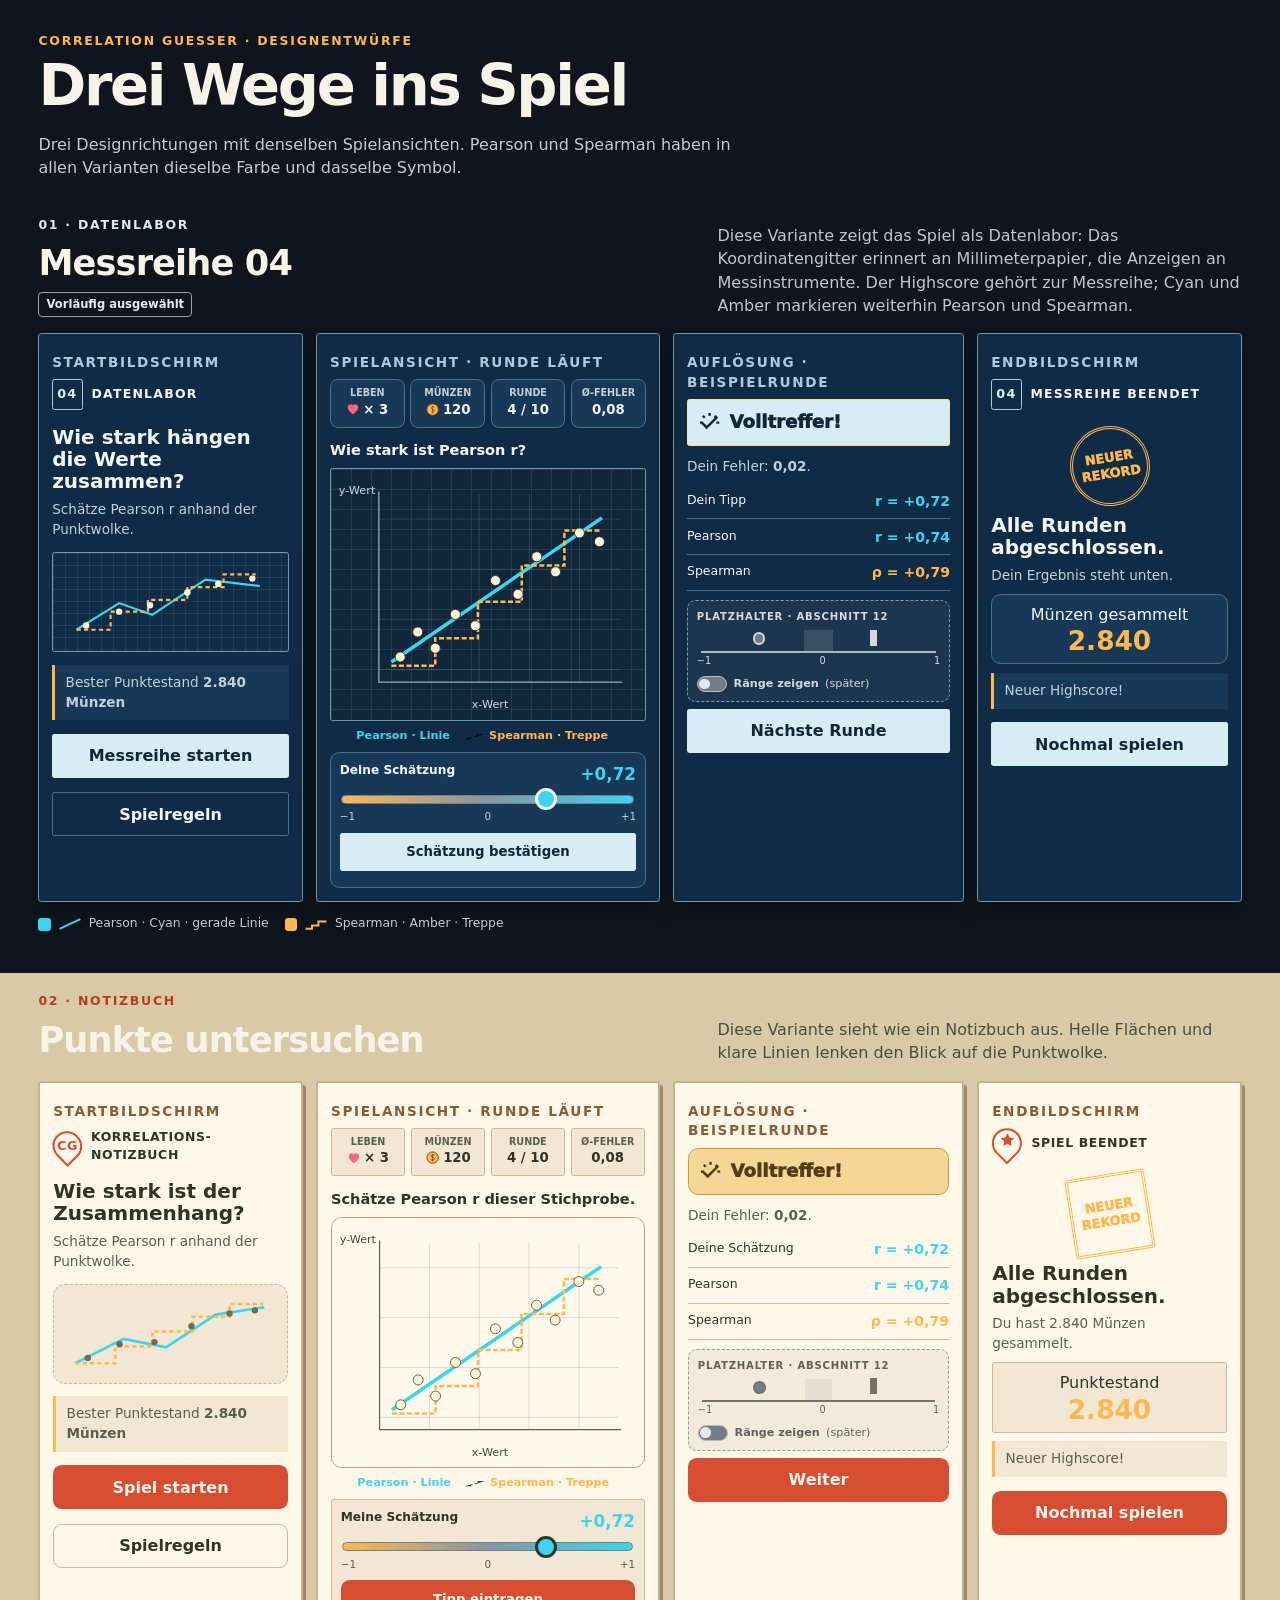
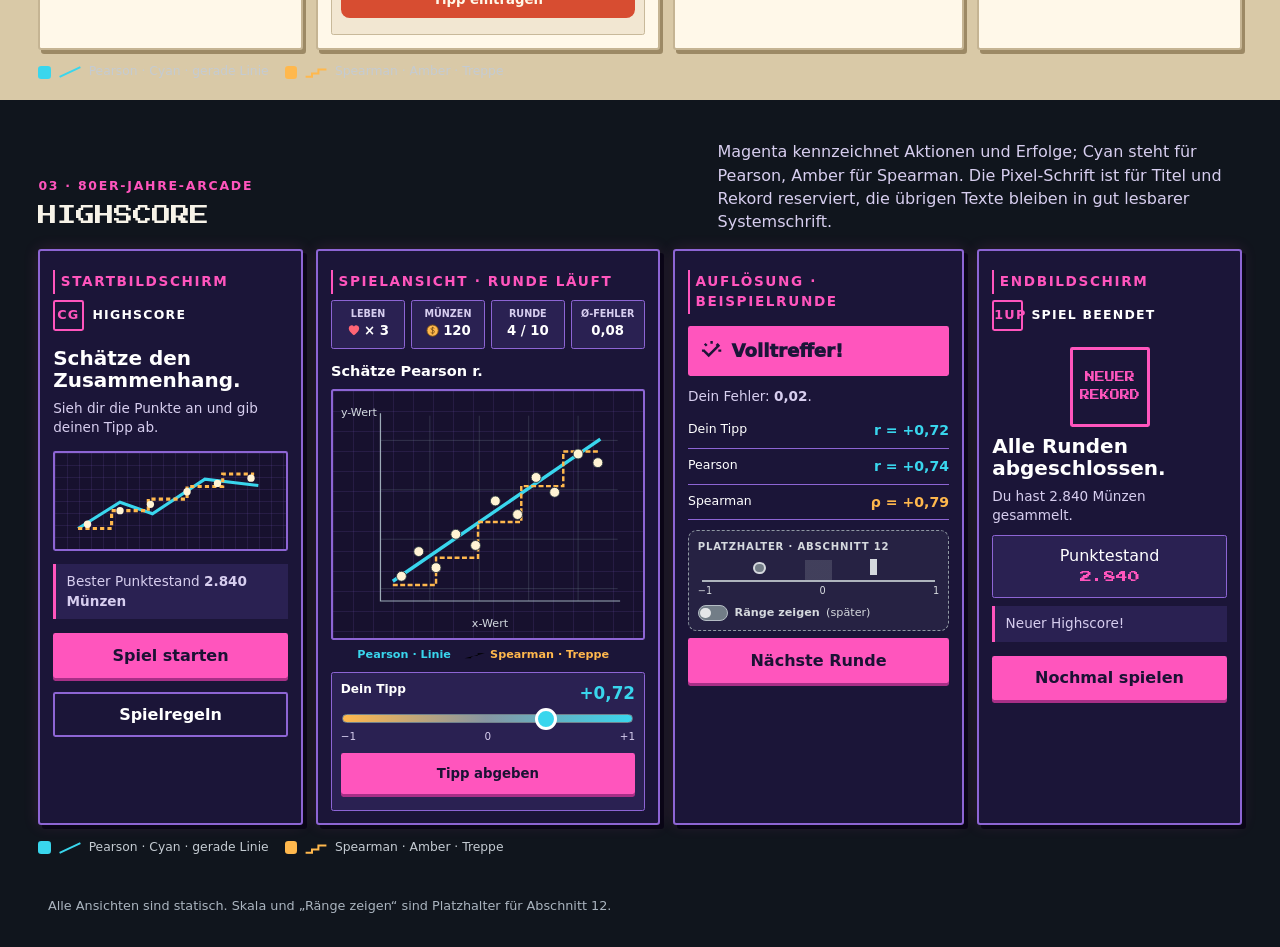
==== design-preview.html @ 8e272529 "Add new icons.js file for icon management" ====
<!doctype html>
<html lang="de">
<head>
  <meta charset="utf-8">
  <meta name="viewport" content="width=device-width, initial-scale=1">
  <title>Designentwürfe – Correlation Guesser</title>
  <style>
    @font-face {
      font-family: "Press Start 2P";
      src: url("./fonts/PressStart2P-Regular.ttf") format("truetype");
      font-style: normal;
      font-weight: 400;
      font-display: swap;
    }

    :root {
      color-scheme: dark;
      font: 16px/1.45 system-ui, sans-serif;
      --pearson: #39d6ed;
      --spearman: #ffb84d;
      --points: #fff3d4;
      --ink: #f7f3e8;
      --muted: #b6c1cb;
      --placeholder: #9099a3;
    }

    * { box-sizing: border-box; }
    body { margin: 0; background: #10151d; color: var(--ink); }
    button, input { font: inherit; }
    button { cursor: default; }
    .page-header { max-width: 1500px; margin: auto; padding: 2rem clamp(1rem, 3vw, 3rem) 1.3rem; }
    .eyebrow { margin: 0 0 .4rem; color: var(--spearman); font-size: .78rem; font-weight: 800; letter-spacing: .14em; text-transform: uppercase; }
    h1 { margin: 0; font-size: clamp(2rem, 5vw, 3.6rem); line-height: 1.05; letter-spacing: -.04em; }
    .page-header > p:last-child { max-width: 70ch; color: #c4cbd2; }

    .direction { --bg: #142130; --surface: #203348; --surface-raised: #2a4057; --text: #f4f3e9; --subtext: #c0cbd3; --accent: #ffb84d; --edge: #49627a; --button-ink: #152431; margin: 0 auto 2.5rem; padding: 0 clamp(1rem, 3vw, 3rem); max-width: 1500px; }
    .direction-heading { display: grid; grid-template-columns: minmax(0, 1fr) minmax(17rem, .8fr); gap: 1.5rem; align-items: end; margin-bottom: 1rem; }
    .direction-heading h2 { margin: 0; font-size: clamp(1.55rem, 3vw, 2.2rem); letter-spacing: -.025em; }
    .direction-heading p { max-width: 62ch; margin: 0; color: #bdc7d0; }
    .direction-index { display: block; margin-bottom: .2rem; color: var(--accent); font-size: .78rem; font-weight: 850; letter-spacing: .14em; text-transform: uppercase; }
    .selection-badge { display: inline-block; margin: .25rem 0 0; padding: .18rem .45rem; border: 1px solid #91a1ae; border-radius: .25rem; color: #e6edf2; font-size: .72rem; font-weight: 750; }
    .screen-grid { display: grid; grid-template-columns: 1fr 1.3fr 1.1fr 1fr; gap: .85rem; align-items: stretch; }
    .sample { min-width: 0; padding: .8rem; border: 1px solid var(--edge); border-radius: 1.1rem; background: var(--surface); color: var(--text); box-shadow: 0 .7rem 1.4rem #0003; }
    .sample-label { margin: 0 0 .65rem; color: var(--subtext); font-size: .7rem; font-weight: 850; letter-spacing: .12em; text-transform: uppercase; }
    .sample h3 { margin: .15rem 0 .45rem; font-size: 1.25rem; line-height: 1.12; }
    .sample p { margin: .4rem 0; color: var(--subtext); font-size: .85rem; }
    .brand { display: flex; align-items: center; gap: .55rem; margin-bottom: 1rem; font-size: .78rem; font-weight: 850; letter-spacing: .1em; text-transform: uppercase; }
    .brand-mark { display: grid; width: 1.9rem; height: 1.9rem; place-items: center; border: 2px solid var(--accent); border-radius: 50%; color: var(--accent); font-size: .8rem; }
    .hero-art { position: relative; display: grid; min-height: 6rem; margin: .8rem 0; overflow: hidden; place-items: center; border: 1px solid var(--edge); border-radius: .75rem; background: var(--surface-raised); }
    .hero-art svg { width: 100%; height: 100%; min-height: 6rem; }
    .action { width: 100%; min-height: 2.75rem; margin: .45rem 0; padding: .55rem .85rem; border: 0; border-radius: .55rem; background: var(--accent); color: var(--button-ink); font-weight: 900; }
    .action.secondary { border: 1px solid var(--edge); background: transparent; color: var(--text); }
    .highscore { padding: .5rem .65rem; border-left: 3px solid var(--spearman); background: var(--surface-raised); color: var(--subtext); font-size: .8rem; }
    .hud { display: grid; grid-template-columns: repeat(4, minmax(0, 1fr)); gap: .35rem; margin-bottom: .7rem; }
    .metric { min-width: 0; padding: .42rem .35rem; border: 1px solid var(--edge); border-radius: .5rem; background: var(--surface-raised); text-align: center; }
    .metric small { display: block; color: var(--subtext); font-size: .6rem; font-weight: 750; line-height: 1.2; }
    .metric strong { display: flex; min-height: 1.35rem; align-items: center; justify-content: center; gap: .18rem; white-space: nowrap; font-size: .83rem; }
    .heart { width: .87rem; height: .87rem; fill: #ff6575; vertical-align: -.1em; }
    .coin { width: .95rem; height: .95rem; vertical-align: -.15em; }
    .prompt { margin: .1rem 0 .5rem !important; color: var(--text) !important; font-size: .91rem !important; font-weight: 750; }
    .plot { display: block; width: 100%; aspect-ratio: 1.25; border: 1px solid var(--edge); border-radius: .65rem; background: #111a24; }
    .plot text { fill: #d3dae0; font: 9px system-ui, sans-serif; }
    .plot .axis { fill: none; stroke: #9cabb7; stroke-width: 1; }
    .plot .gridline { fill: none; stroke: #71818d; stroke-width: .7; opacity: .35; }
    .plot .cloud { fill: var(--points); stroke: #25313b; stroke-width: .7; }
    .plot .regression { fill: none; stroke: var(--pearson); stroke-width: 2.8; }
    .plot .stairs { fill: none; stroke: var(--spearman); stroke-width: 2; stroke-dasharray: 4 2; }
    .legend { display: flex; flex-wrap: wrap; gap: .45rem .8rem; margin: .45rem 0; font-size: .7rem; font-weight: 750; }
    .legend span { display: inline-flex; align-items: center; gap: .3rem; }
    .legend svg { width: 1.35rem; height: .8rem; overflow: visible; }
    .pearson { color: var(--pearson); }
    .spearman { color: var(--spearman); }
    .guess { margin-top: .5rem; padding: .55rem; border: 1px solid var(--edge); border-radius: .6rem; background: var(--surface-raised); }
    .guess-head { display: flex; justify-content: space-between; gap: .3rem; font-size: .76rem; font-weight: 800; }
    .guess-value { color: var(--pearson); font-size: 1.05rem; }
    .slider { position: relative; height: .55rem; margin: .55rem .1rem .35rem; border: 1px solid #71818d; border-radius: 1rem; background: linear-gradient(90deg, var(--spearman), #8796a2 49.5%, var(--pearson)); }
    .slider::after { position: absolute; top: 50%; left: 70%; width: 1rem; height: 1rem; border: 3px solid var(--text); border-radius: 50%; background: var(--pearson); content: ""; transform: translate(-50%, -50%); }
    .scale-ends { display: flex; justify-content: space-between; color: var(--subtext); font-size: .65rem; }
    .submit { min-height: 2.35rem; margin-top: .55rem; font-size: .83rem; }
    .result-banner { display: flex; align-items: center; gap: .55rem; margin: .4rem 0 .7rem; padding: .6rem; border: 1px solid #ffe08a; border-radius: .65rem; background: #755724; color: #fff4cf; font-size: 1.13rem; font-weight: 950; }
    .result-banner svg { flex: 0 0 auto; width: 1.45rem; height: 1.45rem; }
    .result-number { display: flex; justify-content: space-between; gap: .4rem; padding: .45rem 0; border-bottom: 1px solid var(--edge); font-size: .78rem; }
    .result-number strong { font-size: .88rem; }
    .didactic-placeholder { margin-top: .6rem; padding: .55rem; border: 1px dashed var(--placeholder); border-radius: .55rem; background: #8d98a31a; color: #d5d9de; }
    .placeholder-title { margin: 0 0 .35rem !important; color: #d5d9de !important; font-size: .63rem !important; font-weight: 850; letter-spacing: .08em; text-transform: uppercase; }
    .result-scale { position: relative; height: 1.4rem; margin: .25rem .25rem .1rem; border-bottom: 2px solid #aeb5bd; background: linear-gradient(90deg, transparent 44%, #aeb5bd33 44% 56%, transparent 56%); }
    .result-scale::before { position: absolute; top: .1rem; left: 22%; width: .55rem; height: .55rem; border: 2px solid #d5d9de; border-radius: 50%; background: #737d87; content: ""; }
    .result-scale::after { position: absolute; top: -.05rem; left: 72%; width: .45rem; height: 1rem; background: #d5d9de; content: ""; }
    .scale-labels { display: flex; justify-content: space-between; color: #d5d9de; font-size: .61rem; }
    .toggle-placeholder { display: flex; align-items: center; gap: .4rem; margin-top: .45rem; font-size: .7rem; font-weight: 750; }
    .toggle-track { width: 1.9rem; height: 1rem; border: 1px solid #b5bdc5; border-radius: 1rem; background: #727d87; }
    .toggle-track::before { display: block; width: .65rem; height: .65rem; margin: .1rem; border-radius: 50%; background: #e4e6e8; content: ""; }
    .win-stamp { display: grid; width: 5rem; height: 5rem; margin: .5rem auto; padding: .25rem; place-items: center; border: 3px double var(--spearman); border-radius: 50%; color: var(--spearman); font-size: .8rem; font-weight: 950; line-height: 1.25; text-align: center; transform: rotate(-9deg); }
    .final-score { margin: .55rem 0; padding: .5rem; border: 1px solid var(--edge); border-radius: .6rem; background: var(--surface-raised); text-align: center; }
    .final-score strong { display: block; color: var(--spearman); font-size: 1.65rem; line-height: 1.1; }
    .palette { display: flex; flex-wrap: wrap; gap: .45rem 1rem; margin-top: .85rem; color: #c4cbd2; font-size: .77rem; }
    .palette-item { display: inline-flex; align-items: center; gap: .42rem; }
    .swatch { width: .8rem; height: .8rem; border-radius: .2rem; background: var(--pearson); }
    .swatch.spearman-swatch { background: var(--spearman); }
    .symbol-sample { width: 1.5rem; height: 1rem; }
    .symbol-sample line, .symbol-sample polyline { fill: none; stroke-width: 2.5; }
    .symbol-sample .p-line { stroke: var(--pearson); }
    .symbol-sample .s-line { stroke: var(--spearman); }

    /* Direction 1: a data lab with blueprint-style plotting surfaces. */
    .lab { --bg: #0b1d30; --surface: #102b46; --surface-raised: #173957; --text: #f2f7fa; --subtext: #c0d0dc; --accent: #d7edf4; --edge: #48718c; --button-ink: #10263a; }
    .lab .sample { border: 1px solid #6f98ae; border-radius: .2rem; box-shadow: inset 0 0 0 3px #102b464d, 0 .6rem 1.2rem #0004; }
    .lab .sample-label { color: #a9ccdc; }
    .lab .brand-mark { border: 1px solid #a9ccdc; border-radius: .15rem; color: #d7edf4; }
    .lab .hero-art { border-color: #6f98ae; border-radius: .15rem; background-color: #102b46; background-image: linear-gradient(#85acc122 1px, transparent 1px), linear-gradient(90deg, #85acc122 1px, transparent 1px); background-size: 12px 12px; }
    .lab .plot { border-color: #6f98ae; border-radius: .15rem; background-color: #10263a; background-image: linear-gradient(#85acc126 1px, transparent 1px), linear-gradient(90deg, #85acc126 1px, transparent 1px); background-size: 20px 20px; }
    .lab .result-banner { border-radius: .15rem; background: #d7edf4; color: #10263a; }
    .lab .action { border-radius: .15rem; }

    /* Direction 2: a lively field notebook with ink and paper. */
    .field { --bg: #efe3c9; --surface: #fff8e9; --surface-raised: #f2e7d2; --text: #2f3428; --subtext: #59604f; --accent: #d74d31; --edge: #c8b99a; --button-ink: #fff8e9; padding-top: 1.2rem; padding-bottom: 1.2rem; background: #d9c9a7; }
    .field .direction-heading p { color: #45503f; }
    .field .direction-index { color: #af3f28; }
    .field .sample { border: 2px solid #c5b493; border-radius: .2rem; box-shadow: 3px 4px 0 #9c8965; }
    .field .sample-label { color: #8b5a37; }
    .field .brand { letter-spacing: .05em; }
    .field .brand-mark { border-radius: 50% 50% 50% 0; transform: rotate(-45deg); }
    .field .brand-mark span { transform: rotate(45deg); }
    .field .hero-art { border-style: dashed; background-color: #f2e7d2; }
    .field .plot { border-color: #b7a785; background-color: #fff9ec; background-image: radial-gradient(#ac9e7f 0.7px, transparent .7px); }
    .field .plot .axis { stroke: #5b614f; }
    .field .plot .gridline { stroke: #9d947d; opacity: .35; }
    .field .plot text { fill: #41483c; }
    .field .plot .cloud { stroke: #554f40; }
    .field .metric, .field .guess, .field .final-score { border-radius: .15rem; }
    .field .result-banner { border-color: #d2923a; background: #f4d794; color: #553b19; }
    .field .didactic-placeholder { background: #96918520; color: #626059; }
    .field .placeholder-title, .field .scale-labels { color: #626059 !important; }
    .field .result-scale { border-color: #747368; }
    .field .result-scale::after { background: #747368; }
    .field .result-scale::before { border-color: #747368; }
    .field .win-stamp { border-radius: .2rem; }

    /* Direction 3: a neon-lit 1980s arcade cabinet. */
    .arcade { --bg: #100b22; --surface: #1b1538; --surface-raised: #2a2152; --text: #fff; --subtext: #d7ceef; --accent: #ff55bd; --edge: #8d65d4; --button-ink: #1b1234; }
    .arcade .direction-heading p { color: #d7ceef; }
    .arcade .sample { border: 2px solid var(--edge); border-radius: .2rem; box-shadow: 4px 4px 0 #090616, 0 0 1rem #ff55bd22; }
    .arcade .sample-label { display: inline-block; padding: .12rem .35rem; border-left: 2px solid var(--accent); color: var(--accent); }
    .arcade .brand-mark { border: 2px solid var(--accent); border-radius: .15rem; color: var(--accent); }
    .arcade .highscore { border-left-color: var(--accent); }
    .arcade .hero-art { border: 2px solid #8d65d4; border-radius: .15rem; background-color: #17112e; background-image: linear-gradient(#8d65d422 1px, transparent 1px), linear-gradient(90deg, #8d65d422 1px, transparent 1px); background-size: 12px 12px; }
    .arcade .metric, .arcade .guess, .arcade .final-score { border-radius: .15rem; }
    .arcade .plot { border: 2px solid #8d65d4; border-radius: .15rem; background-color: #17112e; background-image: linear-gradient(#8d65d422 1px, transparent 1px), linear-gradient(90deg, #8d65d422 1px, transparent 1px); background-size: 20px 20px; }
    .arcade .result-banner { border: 2px solid var(--accent); border-radius: .15rem; background: var(--accent); color: #1b1538; }
    .arcade .win-stamp { border: 3px solid var(--accent); border-radius: .15rem; color: var(--accent); transform: none; }
    .arcade .action { border: 2px solid var(--accent); border-radius: .15rem; box-shadow: 0 3px 0 #a82f87; }
    .arcade .action.secondary { border-color: #8d65d4; color: var(--text); box-shadow: none; }
    .arcade h2,
    .arcade .win-stamp,
    .arcade .final-score strong {
      font-family: "Press Start 2P", "Courier New", monospace;
      font-weight: 400;
      letter-spacing: 0;
      text-transform: uppercase;
    }
    .arcade h2 { font-size: clamp(.8rem, 1.8vw, 1.2rem); line-height: 1.8; }
    .arcade .win-stamp { font-size: .62rem; line-height: 1.8; }
    .arcade .final-score strong { color: var(--accent); font-size: .75rem; line-height: 1.8; }

    .footer-note { max-width: 1440px; margin: 0 auto; padding: 0 3rem 2rem; color: #aab4bf; font-size: .8rem; }
    @media (max-width: 1080px) {
      .screen-grid { grid-template-columns: repeat(2, minmax(0, 1fr)); }
      .direction-heading { grid-template-columns: 1fr; gap: .4rem; }
    }
    @media (max-width: 600px) {
      .screen-grid { grid-template-columns: 1fr; }
      .footer-note { padding-right: 1rem; padding-left: 1rem; }
    }
  </style>
</head>
<body>
  <header class="page-header">
    <p class="eyebrow">Correlation Guesser · Designentwürfe</p>
    <h1>Drei Wege ins Spiel</h1>
    <p>Drei Designrichtungen mit denselben Spielansichten. Pearson und Spearman haben in allen Varianten dieselbe Farbe und dasselbe Symbol.</p>
  </header>

  <main>
    <section class="direction lab" aria-labelledby="lab-title">
      <header class="direction-heading">
        <div><span class="direction-index">01 · Datenlabor</span><h2 id="lab-title">Messreihe 04</h2><span class="selection-badge">Vorläufig ausgewählt</span></div>
        <p>Diese Variante zeigt das Spiel als Datenlabor: Das Koordinatengitter erinnert an Millimeterpapier, die Anzeigen an Messinstrumente. Der Highscore gehört zur Messreihe; Cyan und Amber markieren weiterhin Pearson und Spearman.</p>
      </header>
      <div class="screen-grid">
        <article class="sample">
          <p class="sample-label">Startbildschirm</p>
          <div class="brand"><span class="brand-mark">04</span> Datenlabor</div>
          <h3>Wie stark hängen die Werte zusammen?</h3>
          <p>Schätze Pearson r anhand der Punktwolke.</p>
          <div class="hero-art" aria-hidden="true">
            <svg viewBox="0 0 220 92">
              <path d="M22 72 62 47 93 58 143 25 194 31" fill="none" stroke="#39d6ed" stroke-width="2"/>
              <path d="M22 72h32V55h35V44h37V32h34V20h30" fill="none" stroke="#ffb84d" stroke-width="2" stroke-dasharray="4 3"/>
              <g fill="#fff3d4"><circle cx="31" cy="68" r="3"/><circle cx="62" cy="55" r="3"/><circle cx="91" cy="49" r="3"/><circle cx="126" cy="37" r="3"/><circle cx="155" cy="29" r="3"/><circle cx="187" cy="24" r="3"/></g>
            </svg>
          </div>
          <p class="highscore">Bester Punktestand <strong>2.840 Münzen</strong></p>
          <button class="action">Messreihe starten</button>
          <button class="action secondary">Spielregeln</button>
        </article>

        <article class="sample">
          <p class="sample-label">Spielansicht · Runde läuft</p>
          <div class="hud">
            <div class="metric"><small>LEBEN</small><strong><svg class="heart" viewBox="0 0 24 24" aria-hidden="true"><path d="M12 21s-9-5.7-9-12a5 5 0 0 1 9-3 5 5 0 0 1 9 3c0 6.3-9 12-9 12z"/></svg>× 3</strong></div>
            <div class="metric"><small>MÜNZEN</small><strong><svg class="coin" viewBox="0 0 24 24" aria-hidden="true"><circle cx="12" cy="12" r="9" fill="#ffb84d" stroke="#754c16" stroke-width="1.5"/><path d="M14.8 8.5c-.6-.7-1.5-1-2.7-1-1.5 0-2.5.7-2.5 1.8 0 2.8 5.3 1.1 5.3 4.5 0 1.3-1.2 2.2-2.9 2.2-1.2 0-2.3-.4-3-1.2M12 6v12" fill="none" stroke="#754c16" stroke-width="1.3"/></svg> 120</strong></div>
            <div class="metric"><small>RUNDE</small><strong>4 / 10</strong></div>
            <div class="metric"><small>Ø-FEHLER</small><strong>0,08</strong></div>
          </div>
          <p class="prompt">Wie stark ist Pearson r?</p>
          <svg class="plot" viewBox="0 0 250 200" role="img" aria-label="Punktwolke mit positivem Zusammenhang, Pearson-Regressionslinie und Spearman-Treppe">
            <path class="gridline" d="M38 40h192M38 80h192M38 120h192M38 160h192M78 20v150M118 20v150M158 20v150M198 20v150"/>
            <path class="axis" d="M38 18v152h194"/>
            <path class="regression" d="M48 154 216 39"/>
            <path class="stairs" d="M48 157h35v-22h34v-29h35V77h34V49h30"/>
            <g class="cloud"><circle cx="55" cy="150" r="4"/><circle cx="69" cy="130" r="4"/><circle cx="83" cy="143" r="4"/><circle cx="99" cy="116" r="4"/><circle cx="115" cy="125" r="4"/><circle cx="131" cy="89" r="4"/><circle cx="149" cy="100" r="4"/><circle cx="164" cy="70" r="4"/><circle cx="179" cy="82" r="4"/><circle cx="198" cy="51" r="4"/><circle cx="214" cy="58" r="4"/></g>
            <text x="112" y="191">x-Wert</text><text x="6" y="20">y-Wert</text>
          </svg>
          <div class="legend">
            <span class="pearson"><svg viewBox="0 0 30 12" aria-hidden="true"><line class="p-line" x1="1" y1="10" x2="29" y2="2"/></svg>Pearson · Linie</span>
            <span class="spearman"><svg viewBox="0 0 30 12" aria-hidden="true"><polyline class="s-line" points="1,10 10,10 10,7 19,7 19,3 29,3"/></svg>Spearman · Treppe</span>
          </div>
          <div class="guess">
            <div class="guess-head"><span>Deine Schätzung</span><strong class="guess-value">+0,72</strong></div>
            <div class="slider" aria-hidden="true"></div>
            <div class="scale-ends"><span>−1</span><span>0</span><span>+1</span></div>
            <button class="action submit">Schätzung bestätigen</button>
          </div>
        </article>

        <article class="sample">
          <p class="sample-label">Auflösung · Beispielrunde</p>
          <div class="result-banner"><svg viewBox="0 0 24 24" fill="none" stroke="currentColor" stroke-width="2.5" aria-hidden="true"><path d="m4 12 5 5L20 6"/><path d="M12 2v3M4.9 4.9 7 7M2 12h3M19 12h3M17 7l2.1-2.1"/></svg>Volltreffer!</div>
          <p>Dein Fehler: <strong>0,02</strong>.</p>
          <div class="result-number"><span>Dein Tipp</span><strong class="pearson">r = +0,72</strong></div>
          <div class="result-number"><span>Pearson</span><strong class="pearson">r = +0,74</strong></div>
          <div class="result-number"><span>Spearman</span><strong class="spearman">ρ = +0,79</strong></div>
          <div class="didactic-placeholder">
            <p class="placeholder-title">Platzhalter · Abschnitt 12</p>
            <div class="result-scale" aria-hidden="true"></div><div class="scale-labels"><span>−1</span><span>0</span><span>1</span></div>
            <div class="toggle-placeholder"><span class="toggle-track" aria-hidden="true"></span>Ränge zeigen <span style="font-weight:500">(später)</span></div>
          </div>
          <button class="action">Nächste Runde</button>
        </article>

        <article class="sample">
          <p class="sample-label">Endbildschirm</p>
          <div class="brand"><span class="brand-mark">04</span> Messreihe beendet</div>
          <div class="win-stamp">NEUER<br>REKORD</div>
          <h3>Alle Runden abgeschlossen.</h3>
          <p>Dein Ergebnis steht unten.</p>
          <div class="final-score">Münzen gesammelt<strong>2.840</strong></div>
          <p class="highscore">Neuer Highscore!</p>
          <button class="action">Nochmal spielen</button>
        </article>
      </div>
      <div class="palette" aria-label="Feste Farben und Symbole">
        <span class="palette-item"><i class="swatch" aria-hidden="true"></i><svg class="symbol-sample" viewBox="0 0 30 16" aria-hidden="true"><line class="p-line" x1="2" y1="14" x2="28" y2="2"/></svg>Pearson · Cyan · gerade Linie</span>
        <span class="palette-item"><i class="swatch spearman-swatch" aria-hidden="true"></i><svg class="symbol-sample" viewBox="0 0 30 16" aria-hidden="true"><polyline class="s-line" points="2,14 10,14 10,10 18,10 18,5 28,5"/></svg>Spearman · Amber · Treppe</span>
      </div>
    </section>

    <section class="direction field" aria-labelledby="field-title">
      <header class="direction-heading">
        <div><span class="direction-index">02 · Notizbuch</span><h2 id="field-title">Punkte untersuchen</h2></div>
        <p>Diese Variante sieht wie ein Notizbuch aus. Helle Flächen und klare Linien lenken den Blick auf die Punktwolke.</p>
      </header>
      <div class="screen-grid">
        <article class="sample">
          <p class="sample-label">Startbildschirm</p>
          <div class="brand"><span class="brand-mark"><span>CG</span></span> Korrelations-Notizbuch</div>
          <h3>Wie stark ist der Zusammenhang?</h3>
          <p>Schätze Pearson r anhand der Punktwolke.</p>
          <div class="hero-art" aria-hidden="true">
            <svg viewBox="0 0 220 92">
              <path d="M20 74 66 51 106 59 153 28 199 21" fill="none" stroke="#39d6ed" stroke-width="2.5"/>
              <path d="M20 74h38V58h35V44h38V30h35V18h32" fill="none" stroke="#ffb84d" stroke-width="2.5" stroke-dasharray="4 3"/>
              <g fill="#716a58"><circle cx="32" cy="69" r="3"/><circle cx="62" cy="56" r="3"/><circle cx="95" cy="54" r="3"/><circle cx="130" cy="39" r="3"/><circle cx="166" cy="27" r="3"/><circle cx="190" cy="24" r="3"/></g>
            </svg>
          </div>
          <p class="highscore">Bester Punktestand <strong>2.840 Münzen</strong></p>
          <button class="action">Spiel starten</button>
          <button class="action secondary">Spielregeln</button>
        </article>

        <article class="sample">
          <p class="sample-label">Spielansicht · Runde läuft</p>
          <div class="hud">
            <div class="metric"><small>LEBEN</small><strong><svg class="heart" viewBox="0 0 24 24" aria-hidden="true"><path d="M12 21s-9-5.7-9-12a5 5 0 0 1 9-3 5 5 0 0 1 9 3c0 6.3-9 12-9 12z"/></svg>× 3</strong></div>
            <div class="metric"><small>MÜNZEN</small><strong><svg class="coin" viewBox="0 0 24 24" aria-hidden="true"><circle cx="12" cy="12" r="9" fill="#ffb84d" stroke="#754c16" stroke-width="1.5"/><path d="M14.8 8.5c-.6-.7-1.5-1-2.7-1-1.5 0-2.5.7-2.5 1.8 0 2.8 5.3 1.1 5.3 4.5 0 1.3-1.2 2.2-2.9 2.2-1.2 0-2.3-.4-3-1.2M12 6v12" fill="none" stroke="#754c16" stroke-width="1.3"/></svg> 120</strong></div>
            <div class="metric"><small>RUNDE</small><strong>4 / 10</strong></div>
            <div class="metric"><small>Ø-FEHLER</small><strong>0,08</strong></div>
          </div>
          <p class="prompt">Schätze Pearson r dieser Stichprobe.</p>
          <svg class="plot" viewBox="0 0 250 200" role="img" aria-label="Punktwolke mit positivem Zusammenhang, Pearson-Regressionslinie und Spearman-Treppe">
            <path class="gridline" d="M38 40h192M38 80h192M38 120h192M38 160h192M78 20v150M118 20v150M158 20v150M198 20v150"/>
            <path class="axis" d="M38 18v152h194"/>
            <path class="regression" d="M48 154 216 39"/>
            <path class="stairs" d="M48 157h35v-22h34v-29h35V77h34V49h30"/>
            <g class="cloud"><circle cx="55" cy="150" r="4"/><circle cx="69" cy="130" r="4"/><circle cx="83" cy="143" r="4"/><circle cx="99" cy="116" r="4"/><circle cx="115" cy="125" r="4"/><circle cx="131" cy="89" r="4"/><circle cx="149" cy="100" r="4"/><circle cx="164" cy="70" r="4"/><circle cx="179" cy="82" r="4"/><circle cx="198" cy="51" r="4"/><circle cx="214" cy="58" r="4"/></g>
            <text x="112" y="191">x-Wert</text><text x="6" y="20">y-Wert</text>
          </svg>
          <div class="legend">
            <span class="pearson"><svg viewBox="0 0 30 12" aria-hidden="true"><line class="p-line" x1="1" y1="10" x2="29" y2="2"/></svg>Pearson · Linie</span>
            <span class="spearman"><svg viewBox="0 0 30 12" aria-hidden="true"><polyline class="s-line" points="1,10 10,10 10,7 19,7 19,3 29,3"/></svg>Spearman · Treppe</span>
          </div>
          <div class="guess">
            <div class="guess-head"><span>Meine Schätzung</span><strong class="guess-value">+0,72</strong></div>
            <div class="slider" aria-hidden="true"></div>
            <div class="scale-ends"><span>−1</span><span>0</span><span>+1</span></div>
            <button class="action submit">Tipp eintragen</button>
          </div>
        </article>

        <article class="sample">
          <p class="sample-label">Auflösung · Beispielrunde</p>
          <div class="result-banner"><svg viewBox="0 0 24 24" fill="none" stroke="currentColor" stroke-width="2.5" aria-hidden="true"><path d="m4 12 5 5L20 6"/><path d="M12 2v3M4.9 4.9 7 7M2 12h3M19 12h3M17 7l2.1-2.1"/></svg>Volltreffer!</div>
          <p>Dein Fehler: <strong>0,02</strong>.</p>
          <div class="result-number"><span>Deine Schätzung</span><strong class="pearson">r = +0,72</strong></div>
          <div class="result-number"><span>Pearson</span><strong class="pearson">r = +0,74</strong></div>
          <div class="result-number"><span>Spearman</span><strong class="spearman">ρ = +0,79</strong></div>
          <div class="didactic-placeholder">
            <p class="placeholder-title">Platzhalter · Abschnitt 12</p>
            <div class="result-scale" aria-hidden="true"></div><div class="scale-labels"><span>−1</span><span>0</span><span>1</span></div>
            <div class="toggle-placeholder"><span class="toggle-track" aria-hidden="true"></span>Ränge zeigen <span style="font-weight:500">(später)</span></div>
          </div>
          <button class="action">Weiter</button>
        </article>

        <article class="sample">
          <p class="sample-label">Endbildschirm</p>
          <div class="brand"><span class="brand-mark"><span><svg viewBox="0 0 24 24" width="17" height="17" fill="currentColor" aria-hidden="true"><path d="m12 2 2.9 6 6.6.9-4.8 4.7 1.1 6.6-5.8-3.1-5.8 3.1 1.1-6.6-4.8-4.7 6.6-.9z"/></svg></span></span> Spiel beendet</div>
          <div class="win-stamp">NEUER<br>REKORD</div>
          <h3>Alle Runden abgeschlossen.</h3>
          <p>Du hast 2.840 Münzen gesammelt.</p>
          <div class="final-score">Punktestand<strong>2.840</strong></div>
          <p class="highscore">Neuer Highscore!</p>
          <button class="action">Nochmal spielen</button>
        </article>
      </div>
      <div class="palette" aria-label="Feste Farben und Symbole">
        <span class="palette-item"><i class="swatch" aria-hidden="true"></i><svg class="symbol-sample" viewBox="0 0 30 16" aria-hidden="true"><line class="p-line" x1="2" y1="14" x2="28" y2="2"/></svg>Pearson · Cyan · gerade Linie</span>
        <span class="palette-item"><i class="swatch spearman-swatch" aria-hidden="true"></i><svg class="symbol-sample" viewBox="0 0 30 16" aria-hidden="true"><polyline class="s-line" points="2,14 10,14 10,10 18,10 18,5 28,5"/></svg>Spearman · Amber · Treppe</span>
      </div>
    </section>

    <section class="direction arcade" aria-labelledby="arcade-title">
      <header class="direction-heading">
        <div><span class="direction-index">03 · 80er-Jahre-Arcade</span><h2 id="arcade-title">Highscore</h2></div>
        <p>Magenta kennzeichnet Aktionen und Erfolge; Cyan steht für Pearson, Amber für Spearman. Die Pixel-Schrift ist für Titel und Rekord reserviert, die übrigen Texte bleiben in gut lesbarer Systemschrift.</p>
      </header>
      <div class="screen-grid">
        <article class="sample">
          <p class="sample-label">Startbildschirm</p>
          <div class="brand"><span class="brand-mark">CG</span> Highscore</div>
          <h3>Schätze den Zusammenhang.</h3>
          <p>Sieh dir die Punkte an und gib deinen Tipp ab.</p>
          <div class="hero-art" aria-hidden="true">
            <svg viewBox="0 0 220 92">
              <path d="M22 72 62 47 93 58 143 25 194 31" fill="none" stroke="#39d6ed" stroke-width="3"/>
              <path d="M22 72h32V55h35V44h37V32h34V20h30" fill="none" stroke="#ffb84d" stroke-width="3" stroke-dasharray="4 3"/>
              <g fill="#fff3d4"><circle cx="31" cy="68" r="3.5"/><circle cx="62" cy="55" r="3.5"/><circle cx="91" cy="49" r="3.5"/><circle cx="126" cy="37" r="3.5"/><circle cx="155" cy="29" r="3.5"/><circle cx="187" cy="24" r="3.5"/></g>
            </svg>
          </div>
          <p class="highscore">Bester Punktestand <strong>2.840 Münzen</strong></p>
          <button class="action">Spiel starten</button>
          <button class="action secondary">Spielregeln</button>
        </article>

        <article class="sample">
          <p class="sample-label">Spielansicht · Runde läuft</p>
          <div class="hud">
            <div class="metric"><small>LEBEN</small><strong><svg class="heart" viewBox="0 0 24 24" aria-hidden="true"><path d="M12 21s-9-5.7-9-12a5 5 0 0 1 9-3 5 5 0 0 1 9 3c0 6.3-9 12-9 12z"/></svg>× 3</strong></div>
            <div class="metric"><small>MÜNZEN</small><strong><svg class="coin" viewBox="0 0 24 24" aria-hidden="true"><circle cx="12" cy="12" r="9" fill="#ffb84d" stroke="#754c16" stroke-width="1.5"/><path d="M14.8 8.5c-.6-.7-1.5-1-2.7-1-1.5 0-2.5.7-2.5 1.8 0 2.8 5.3 1.1 5.3 4.5 0 1.3-1.2 2.2-2.9 2.2-1.2 0-2.3-.4-3-1.2M12 6v12" fill="none" stroke="#754c16" stroke-width="1.3"/></svg> 120</strong></div>
            <div class="metric"><small>RUNDE</small><strong>4 / 10</strong></div>
            <div class="metric"><small>Ø-FEHLER</small><strong>0,08</strong></div>
          </div>
          <p class="prompt">Schätze Pearson r.</p>
          <svg class="plot" viewBox="0 0 250 200" role="img" aria-label="Punktwolke mit positivem Zusammenhang, Pearson-Regressionslinie und Spearman-Treppe">
            <path class="gridline" d="M38 40h192M38 80h192M38 120h192M38 160h192M78 20v150M118 20v150M158 20v150M198 20v150"/>
            <path class="axis" d="M38 18v152h194"/>
            <path class="regression" d="M48 154 216 39"/>
            <path class="stairs" d="M48 157h35v-22h34v-29h35V77h34V49h30"/>
            <g class="cloud"><circle cx="55" cy="150" r="4"/><circle cx="69" cy="130" r="4"/><circle cx="83" cy="143" r="4"/><circle cx="99" cy="116" r="4"/><circle cx="115" cy="125" r="4"/><circle cx="131" cy="89" r="4"/><circle cx="149" cy="100" r="4"/><circle cx="164" cy="70" r="4"/><circle cx="179" cy="82" r="4"/><circle cx="198" cy="51" r="4"/><circle cx="214" cy="58" r="4"/></g>
            <text x="112" y="191">x-Wert</text><text x="6" y="20">y-Wert</text>
          </svg>
          <div class="legend">
            <span class="pearson"><svg viewBox="0 0 30 12" aria-hidden="true"><line class="p-line" x1="1" y1="10" x2="29" y2="2"/></svg>Pearson · Linie</span>
            <span class="spearman"><svg viewBox="0 0 30 12" aria-hidden="true"><polyline class="s-line" points="1,10 10,10 10,7 19,7 19,3 29,3"/></svg>Spearman · Treppe</span>
          </div>
          <div class="guess">
            <div class="guess-head"><span>Dein Tipp</span><strong class="guess-value">+0,72</strong></div>
            <div class="slider" aria-hidden="true"></div>
            <div class="scale-ends"><span>−1</span><span>0</span><span>+1</span></div>
            <button class="action submit">Tipp abgeben</button>
          </div>
        </article>

        <article class="sample">
          <p class="sample-label">Auflösung · Beispielrunde</p>
          <div class="result-banner"><svg viewBox="0 0 24 24" fill="none" stroke="currentColor" stroke-width="2.5" aria-hidden="true"><path d="m4 12 5 5L20 6"/><path d="M12 2v3M4.9 4.9 7 7M2 12h3M19 12h3M17 7l2.1-2.1"/></svg>Volltreffer!</div>
          <p>Dein Fehler: <strong>0,02</strong>.</p>
          <div class="result-number"><span>Dein Tipp</span><strong class="pearson">r = +0,72</strong></div>
          <div class="result-number"><span>Pearson</span><strong class="pearson">r = +0,74</strong></div>
          <div class="result-number"><span>Spearman</span><strong class="spearman">ρ = +0,79</strong></div>
          <div class="didactic-placeholder">
            <p class="placeholder-title">Platzhalter · Abschnitt 12</p>
            <div class="result-scale" aria-hidden="true"></div><div class="scale-labels"><span>−1</span><span>0</span><span>1</span></div>
            <div class="toggle-placeholder"><span class="toggle-track" aria-hidden="true"></span>Ränge zeigen <span style="font-weight:500">(später)</span></div>
          </div>
          <button class="action">Nächste Runde</button>
        </article>

        <article class="sample">
          <p class="sample-label">Endbildschirm</p>
          <div class="brand"><span class="brand-mark">1UP</span> Spiel beendet</div>
          <div class="win-stamp">NEUER<br>REKORD</div>
          <h3>Alle Runden abgeschlossen.</h3>
          <p>Du hast 2.840 Münzen gesammelt.</p>
          <div class="final-score">Punktestand<strong>2.840</strong></div>
          <p class="highscore">Neuer Highscore!</p>
          <button class="action">Nochmal spielen</button>
        </article>
      </div>
      <div class="palette" aria-label="Feste Farben und Symbole">
        <span class="palette-item"><i class="swatch" aria-hidden="true"></i><svg class="symbol-sample" viewBox="0 0 30 16" aria-hidden="true"><line class="p-line" x1="2" y1="14" x2="28" y2="2"/></svg>Pearson · Cyan · gerade Linie</span>
        <span class="palette-item"><i class="swatch spearman-swatch" aria-hidden="true"></i><svg class="symbol-sample" viewBox="0 0 30 16" aria-hidden="true"><polyline class="s-line" points="2,14 10,14 10,10 18,10 18,5 28,5"/></svg>Spearman · Amber · Treppe</span>
      </div>
    </section>
  </main>
  <p class="footer-note">Alle Ansichten sind statisch. Skala und „Ränge zeigen“ sind Platzhalter für Abschnitt 12.</p>
</body>
</html>
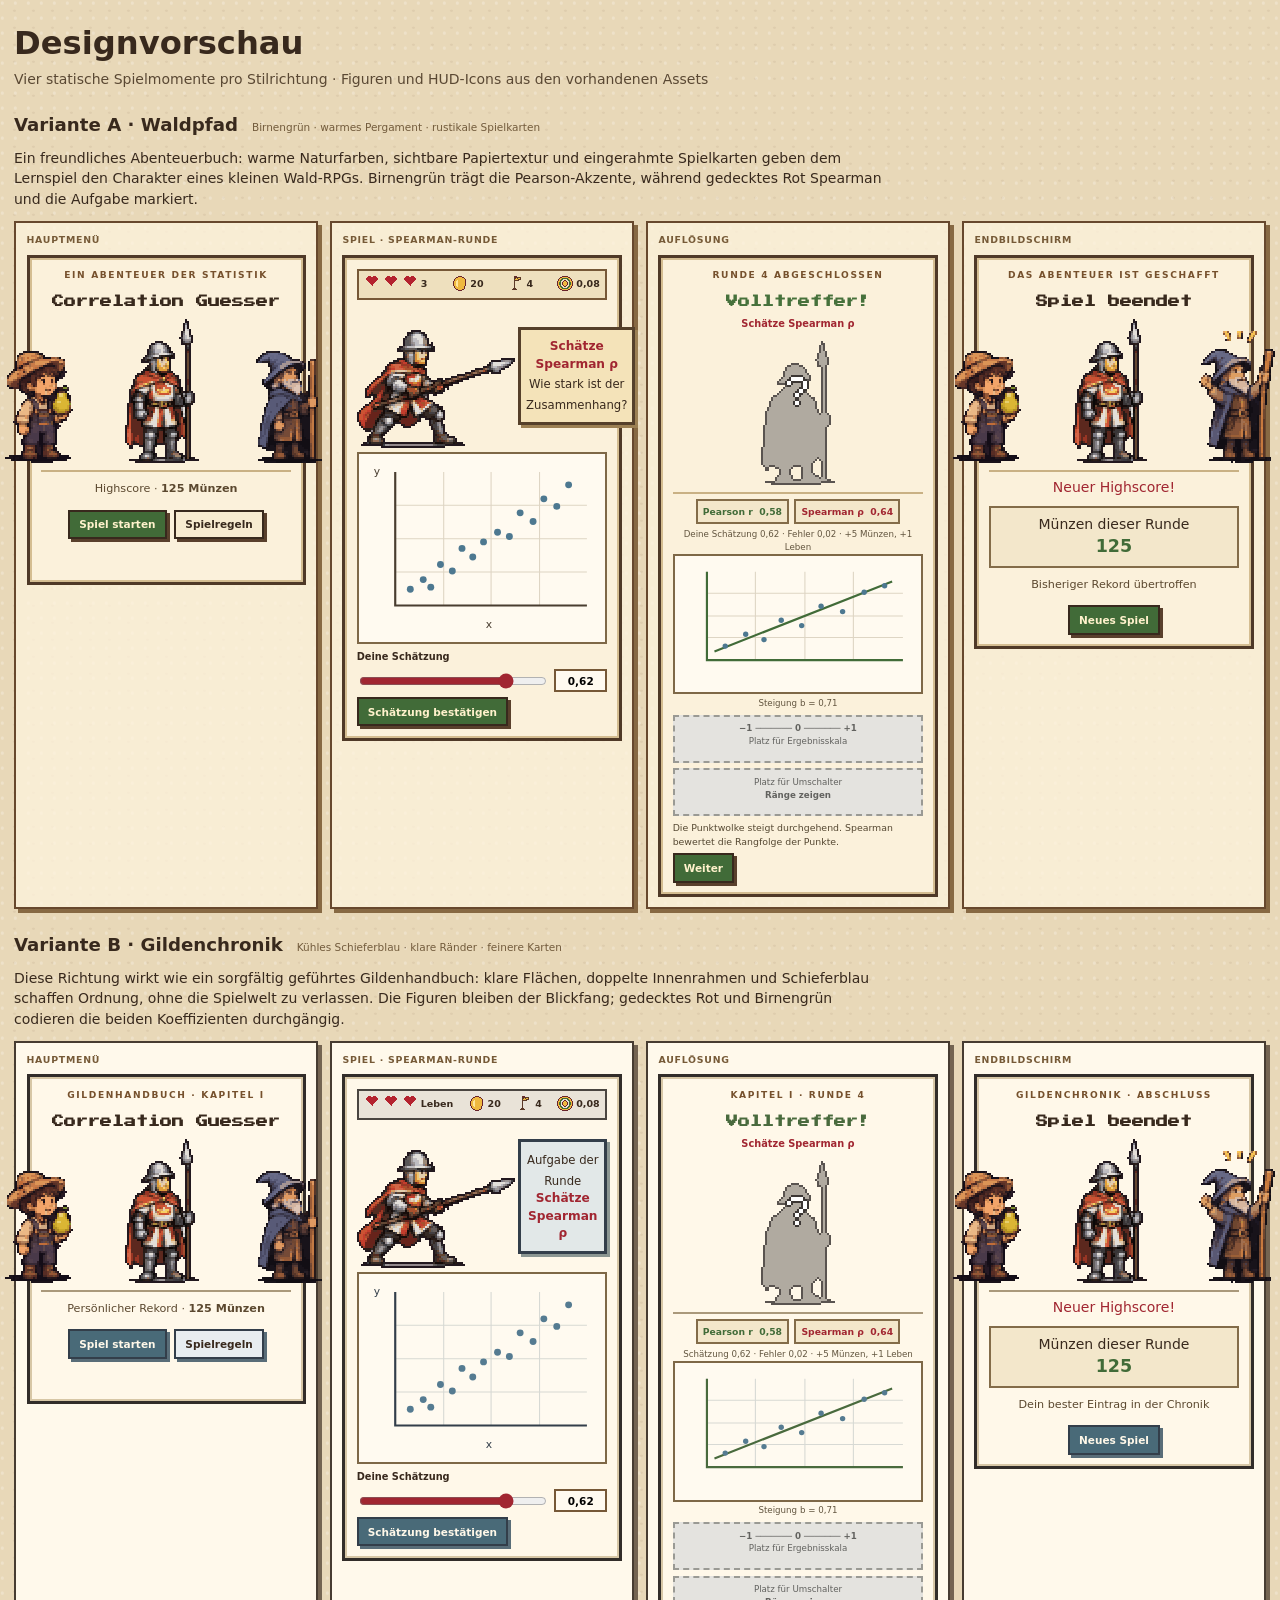
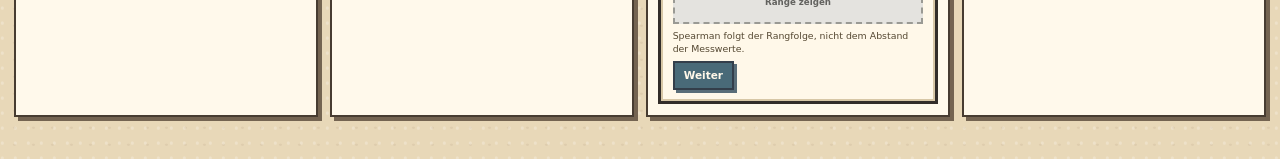
==== commit 3443b95d: "feat: add character sprites and HUD icons with preloading functionality - Introduced CHARACTER_NAMES" ====
--- a/design-preview.html
+++ b/design-preview.html
@@ -1,438 +1,345 @@
 <!doctype html>
 <html lang="de">
-<head>
-  <meta charset="utf-8">
-  <meta name="viewport" content="width=device-width, initial-scale=1">
-  <title>Designentwürfe – Correlation Guesser</title>
-  <style>
-    @font-face {
-      font-family: "Press Start 2P";
-      src: url("./fonts/PressStart2P-Regular.ttf") format("truetype");
-      font-style: normal;
-      font-weight: 400;
-      font-display: swap;
-    }
-
-    :root {
-      color-scheme: dark;
-      font: 16px/1.45 system-ui, sans-serif;
-      --pearson: #39d6ed;
-      --spearman: #ffb84d;
-      --points: #fff3d4;
-      --ink: #f7f3e8;
-      --muted: #b6c1cb;
-      --placeholder: #9099a3;
-    }
-
-    * { box-sizing: border-box; }
-    body { margin: 0; background: #10151d; color: var(--ink); }
-    button, input { font: inherit; }
-    button { cursor: default; }
-    .page-header { max-width: 1500px; margin: auto; padding: 2rem clamp(1rem, 3vw, 3rem) 1.3rem; }
-    .eyebrow { margin: 0 0 .4rem; color: var(--spearman); font-size: .78rem; font-weight: 800; letter-spacing: .14em; text-transform: uppercase; }
-    h1 { margin: 0; font-size: clamp(2rem, 5vw, 3.6rem); line-height: 1.05; letter-spacing: -.04em; }
-    .page-header > p:last-child { max-width: 70ch; color: #c4cbd2; }
-
-    .direction { --bg: #142130; --surface: #203348; --surface-raised: #2a4057; --text: #f4f3e9; --subtext: #c0cbd3; --accent: #ffb84d; --edge: #49627a; --button-ink: #152431; margin: 0 auto 2.5rem; padding: 0 clamp(1rem, 3vw, 3rem); max-width: 1500px; }
-    .direction-heading { display: grid; grid-template-columns: minmax(0, 1fr) minmax(17rem, .8fr); gap: 1.5rem; align-items: end; margin-bottom: 1rem; }
-    .direction-heading h2 { margin: 0; font-size: clamp(1.55rem, 3vw, 2.2rem); letter-spacing: -.025em; }
-    .direction-heading p { max-width: 62ch; margin: 0; color: #bdc7d0; }
-    .direction-index { display: block; margin-bottom: .2rem; color: var(--accent); font-size: .78rem; font-weight: 850; letter-spacing: .14em; text-transform: uppercase; }
-    .selection-badge { display: inline-block; margin: .25rem 0 0; padding: .18rem .45rem; border: 1px solid #91a1ae; border-radius: .25rem; color: #e6edf2; font-size: .72rem; font-weight: 750; }
-    .screen-grid { display: grid; grid-template-columns: 1fr 1.3fr 1.1fr 1fr; gap: .85rem; align-items: stretch; }
-    .sample { min-width: 0; padding: .8rem; border: 1px solid var(--edge); border-radius: 1.1rem; background: var(--surface); color: var(--text); box-shadow: 0 .7rem 1.4rem #0003; }
-    .sample-label { margin: 0 0 .65rem; color: var(--subtext); font-size: .7rem; font-weight: 850; letter-spacing: .12em; text-transform: uppercase; }
-    .sample h3 { margin: .15rem 0 .45rem; font-size: 1.25rem; line-height: 1.12; }
-    .sample p { margin: .4rem 0; color: var(--subtext); font-size: .85rem; }
-    .brand { display: flex; align-items: center; gap: .55rem; margin-bottom: 1rem; font-size: .78rem; font-weight: 850; letter-spacing: .1em; text-transform: uppercase; }
-    .brand-mark { display: grid; width: 1.9rem; height: 1.9rem; place-items: center; border: 2px solid var(--accent); border-radius: 50%; color: var(--accent); font-size: .8rem; }
-    .hero-art { position: relative; display: grid; min-height: 6rem; margin: .8rem 0; overflow: hidden; place-items: center; border: 1px solid var(--edge); border-radius: .75rem; background: var(--surface-raised); }
-    .hero-art svg { width: 100%; height: 100%; min-height: 6rem; }
-    .action { width: 100%; min-height: 2.75rem; margin: .45rem 0; padding: .55rem .85rem; border: 0; border-radius: .55rem; background: var(--accent); color: var(--button-ink); font-weight: 900; }
-    .action.secondary { border: 1px solid var(--edge); background: transparent; color: var(--text); }
-    .highscore { padding: .5rem .65rem; border-left: 3px solid var(--spearman); background: var(--surface-raised); color: var(--subtext); font-size: .8rem; }
-    .hud { display: grid; grid-template-columns: repeat(4, minmax(0, 1fr)); gap: .35rem; margin-bottom: .7rem; }
-    .metric { min-width: 0; padding: .42rem .35rem; border: 1px solid var(--edge); border-radius: .5rem; background: var(--surface-raised); text-align: center; }
-    .metric small { display: block; color: var(--subtext); font-size: .6rem; font-weight: 750; line-height: 1.2; }
-    .metric strong { display: flex; min-height: 1.35rem; align-items: center; justify-content: center; gap: .18rem; white-space: nowrap; font-size: .83rem; }
-    .heart { width: .87rem; height: .87rem; fill: #ff6575; vertical-align: -.1em; }
-    .coin { width: .95rem; height: .95rem; vertical-align: -.15em; }
-    .prompt { margin: .1rem 0 .5rem !important; color: var(--text) !important; font-size: .91rem !important; font-weight: 750; }
-    .plot { display: block; width: 100%; aspect-ratio: 1.25; border: 1px solid var(--edge); border-radius: .65rem; background: #111a24; }
-    .plot text { fill: #d3dae0; font: 9px system-ui, sans-serif; }
-    .plot .axis { fill: none; stroke: #9cabb7; stroke-width: 1; }
-    .plot .gridline { fill: none; stroke: #71818d; stroke-width: .7; opacity: .35; }
-    .plot .cloud { fill: var(--points); stroke: #25313b; stroke-width: .7; }
-    .plot .regression { fill: none; stroke: var(--pearson); stroke-width: 2.8; }
-    .plot .stairs { fill: none; stroke: var(--spearman); stroke-width: 2; stroke-dasharray: 4 2; }
-    .legend { display: flex; flex-wrap: wrap; gap: .45rem .8rem; margin: .45rem 0; font-size: .7rem; font-weight: 750; }
-    .legend span { display: inline-flex; align-items: center; gap: .3rem; }
-    .legend svg { width: 1.35rem; height: .8rem; overflow: visible; }
-    .pearson { color: var(--pearson); }
-    .spearman { color: var(--spearman); }
-    .guess { margin-top: .5rem; padding: .55rem; border: 1px solid var(--edge); border-radius: .6rem; background: var(--surface-raised); }
-    .guess-head { display: flex; justify-content: space-between; gap: .3rem; font-size: .76rem; font-weight: 800; }
-    .guess-value { color: var(--pearson); font-size: 1.05rem; }
-    .slider { position: relative; height: .55rem; margin: .55rem .1rem .35rem; border: 1px solid #71818d; border-radius: 1rem; background: linear-gradient(90deg, var(--spearman), #8796a2 49.5%, var(--pearson)); }
-    .slider::after { position: absolute; top: 50%; left: 70%; width: 1rem; height: 1rem; border: 3px solid var(--text); border-radius: 50%; background: var(--pearson); content: ""; transform: translate(-50%, -50%); }
-    .scale-ends { display: flex; justify-content: space-between; color: var(--subtext); font-size: .65rem; }
-    .submit { min-height: 2.35rem; margin-top: .55rem; font-size: .83rem; }
-    .result-banner { display: flex; align-items: center; gap: .55rem; margin: .4rem 0 .7rem; padding: .6rem; border: 1px solid #ffe08a; border-radius: .65rem; background: #755724; color: #fff4cf; font-size: 1.13rem; font-weight: 950; }
-    .result-banner svg { flex: 0 0 auto; width: 1.45rem; height: 1.45rem; }
-    .result-number { display: flex; justify-content: space-between; gap: .4rem; padding: .45rem 0; border-bottom: 1px solid var(--edge); font-size: .78rem; }
-    .result-number strong { font-size: .88rem; }
-    .didactic-placeholder { margin-top: .6rem; padding: .55rem; border: 1px dashed var(--placeholder); border-radius: .55rem; background: #8d98a31a; color: #d5d9de; }
-    .placeholder-title { margin: 0 0 .35rem !important; color: #d5d9de !important; font-size: .63rem !important; font-weight: 850; letter-spacing: .08em; text-transform: uppercase; }
-    .result-scale { position: relative; height: 1.4rem; margin: .25rem .25rem .1rem; border-bottom: 2px solid #aeb5bd; background: linear-gradient(90deg, transparent 44%, #aeb5bd33 44% 56%, transparent 56%); }
-    .result-scale::before { position: absolute; top: .1rem; left: 22%; width: .55rem; height: .55rem; border: 2px solid #d5d9de; border-radius: 50%; background: #737d87; content: ""; }
-    .result-scale::after { position: absolute; top: -.05rem; left: 72%; width: .45rem; height: 1rem; background: #d5d9de; content: ""; }
-    .scale-labels { display: flex; justify-content: space-between; color: #d5d9de; font-size: .61rem; }
-    .toggle-placeholder { display: flex; align-items: center; gap: .4rem; margin-top: .45rem; font-size: .7rem; font-weight: 750; }
-    .toggle-track { width: 1.9rem; height: 1rem; border: 1px solid #b5bdc5; border-radius: 1rem; background: #727d87; }
-    .toggle-track::before { display: block; width: .65rem; height: .65rem; margin: .1rem; border-radius: 50%; background: #e4e6e8; content: ""; }
-    .win-stamp { display: grid; width: 5rem; height: 5rem; margin: .5rem auto; padding: .25rem; place-items: center; border: 3px double var(--spearman); border-radius: 50%; color: var(--spearman); font-size: .8rem; font-weight: 950; line-height: 1.25; text-align: center; transform: rotate(-9deg); }
-    .final-score { margin: .55rem 0; padding: .5rem; border: 1px solid var(--edge); border-radius: .6rem; background: var(--surface-raised); text-align: center; }
-    .final-score strong { display: block; color: var(--spearman); font-size: 1.65rem; line-height: 1.1; }
-    .palette { display: flex; flex-wrap: wrap; gap: .45rem 1rem; margin-top: .85rem; color: #c4cbd2; font-size: .77rem; }
-    .palette-item { display: inline-flex; align-items: center; gap: .42rem; }
-    .swatch { width: .8rem; height: .8rem; border-radius: .2rem; background: var(--pearson); }
-    .swatch.spearman-swatch { background: var(--spearman); }
-    .symbol-sample { width: 1.5rem; height: 1rem; }
-    .symbol-sample line, .symbol-sample polyline { fill: none; stroke-width: 2.5; }
-    .symbol-sample .p-line { stroke: var(--pearson); }
-    .symbol-sample .s-line { stroke: var(--spearman); }
-
-    /* Direction 1: a data lab with blueprint-style plotting surfaces. */
-    .lab { --bg: #0b1d30; --surface: #102b46; --surface-raised: #173957; --text: #f2f7fa; --subtext: #c0d0dc; --accent: #d7edf4; --edge: #48718c; --button-ink: #10263a; }
-    .lab .sample { border: 1px solid #6f98ae; border-radius: .2rem; box-shadow: inset 0 0 0 3px #102b464d, 0 .6rem 1.2rem #0004; }
-    .lab .sample-label { color: #a9ccdc; }
-    .lab .brand-mark { border: 1px solid #a9ccdc; border-radius: .15rem; color: #d7edf4; }
-    .lab .hero-art { border-color: #6f98ae; border-radius: .15rem; background-color: #102b46; background-image: linear-gradient(#85acc122 1px, transparent 1px), linear-gradient(90deg, #85acc122 1px, transparent 1px); background-size: 12px 12px; }
-    .lab .plot { border-color: #6f98ae; border-radius: .15rem; background-color: #10263a; background-image: linear-gradient(#85acc126 1px, transparent 1px), linear-gradient(90deg, #85acc126 1px, transparent 1px); background-size: 20px 20px; }
-    .lab .result-banner { border-radius: .15rem; background: #d7edf4; color: #10263a; }
-    .lab .action { border-radius: .15rem; }
-
-    /* Direction 2: a lively field notebook with ink and paper. */
-    .field { --bg: #efe3c9; --surface: #fff8e9; --surface-raised: #f2e7d2; --text: #2f3428; --subtext: #59604f; --accent: #d74d31; --edge: #c8b99a; --button-ink: #fff8e9; padding-top: 1.2rem; padding-bottom: 1.2rem; background: #d9c9a7; }
-    .field .direction-heading p { color: #45503f; }
-    .field .direction-index { color: #af3f28; }
-    .field .sample { border: 2px solid #c5b493; border-radius: .2rem; box-shadow: 3px 4px 0 #9c8965; }
-    .field .sample-label { color: #8b5a37; }
-    .field .brand { letter-spacing: .05em; }
-    .field .brand-mark { border-radius: 50% 50% 50% 0; transform: rotate(-45deg); }
-    .field .brand-mark span { transform: rotate(45deg); }
-    .field .hero-art { border-style: dashed; background-color: #f2e7d2; }
-    .field .plot { border-color: #b7a785; background-color: #fff9ec; background-image: radial-gradient(#ac9e7f 0.7px, transparent .7px); }
-    .field .plot .axis { stroke: #5b614f; }
-    .field .plot .gridline { stroke: #9d947d; opacity: .35; }
-    .field .plot text { fill: #41483c; }
-    .field .plot .cloud { stroke: #554f40; }
-    .field .metric, .field .guess, .field .final-score { border-radius: .15rem; }
-    .field .result-banner { border-color: #d2923a; background: #f4d794; color: #553b19; }
-    .field .didactic-placeholder { background: #96918520; color: #626059; }
-    .field .placeholder-title, .field .scale-labels { color: #626059 !important; }
-    .field .result-scale { border-color: #747368; }
-    .field .result-scale::after { background: #747368; }
-    .field .result-scale::before { border-color: #747368; }
-    .field .win-stamp { border-radius: .2rem; }
-
-    /* Direction 3: a neon-lit 1980s arcade cabinet. */
-    .arcade { --bg: #100b22; --surface: #1b1538; --surface-raised: #2a2152; --text: #fff; --subtext: #d7ceef; --accent: #ff55bd; --edge: #8d65d4; --button-ink: #1b1234; }
-    .arcade .direction-heading p { color: #d7ceef; }
-    .arcade .sample { border: 2px solid var(--edge); border-radius: .2rem; box-shadow: 4px 4px 0 #090616, 0 0 1rem #ff55bd22; }
-    .arcade .sample-label { display: inline-block; padding: .12rem .35rem; border-left: 2px solid var(--accent); color: var(--accent); }
-    .arcade .brand-mark { border: 2px solid var(--accent); border-radius: .15rem; color: var(--accent); }
-    .arcade .highscore { border-left-color: var(--accent); }
-    .arcade .hero-art { border: 2px solid #8d65d4; border-radius: .15rem; background-color: #17112e; background-image: linear-gradient(#8d65d422 1px, transparent 1px), linear-gradient(90deg, #8d65d422 1px, transparent 1px); background-size: 12px 12px; }
-    .arcade .metric, .arcade .guess, .arcade .final-score { border-radius: .15rem; }
-    .arcade .plot { border: 2px solid #8d65d4; border-radius: .15rem; background-color: #17112e; background-image: linear-gradient(#8d65d422 1px, transparent 1px), linear-gradient(90deg, #8d65d422 1px, transparent 1px); background-size: 20px 20px; }
-    .arcade .result-banner { border: 2px solid var(--accent); border-radius: .15rem; background: var(--accent); color: #1b1538; }
-    .arcade .win-stamp { border: 3px solid var(--accent); border-radius: .15rem; color: var(--accent); transform: none; }
-    .arcade .action { border: 2px solid var(--accent); border-radius: .15rem; box-shadow: 0 3px 0 #a82f87; }
-    .arcade .action.secondary { border-color: #8d65d4; color: var(--text); box-shadow: none; }
-    .arcade h2,
-    .arcade .win-stamp,
-    .arcade .final-score strong {
-      font-family: "Press Start 2P", "Courier New", monospace;
-      font-weight: 400;
-      letter-spacing: 0;
-      text-transform: uppercase;
-    }
-    .arcade h2 { font-size: clamp(.8rem, 1.8vw, 1.2rem); line-height: 1.8; }
-    .arcade .win-stamp { font-size: .62rem; line-height: 1.8; }
-    .arcade .final-score strong { color: var(--accent); font-size: .75rem; line-height: 1.8; }
-
-    .footer-note { max-width: 1440px; margin: 0 auto; padding: 0 3rem 2rem; color: #aab4bf; font-size: .8rem; }
-    @media (max-width: 1080px) {
-      .screen-grid { grid-template-columns: repeat(2, minmax(0, 1fr)); }
-      .direction-heading { grid-template-columns: 1fr; gap: .4rem; }
-    }
-    @media (max-width: 600px) {
-      .screen-grid { grid-template-columns: 1fr; }
-      .footer-note { padding-right: 1rem; padding-left: 1rem; }
-    }
-  </style>
-</head>
-<body>
-  <header class="page-header">
-    <p class="eyebrow">Correlation Guesser · Designentwürfe</p>
-    <h1>Drei Wege ins Spiel</h1>
-    <p>Drei Designrichtungen mit denselben Spielansichten. Pearson und Spearman haben in allen Varianten dieselbe Farbe und dasselbe Symbol.</p>
-  </header>
-
-  <main>
-    <section class="direction lab" aria-labelledby="lab-title">
-      <header class="direction-heading">
-        <div><span class="direction-index">01 · Datenlabor</span><h2 id="lab-title">Messreihe 04</h2><span class="selection-badge">Vorläufig ausgewählt</span></div>
-        <p>Diese Variante zeigt das Spiel als Datenlabor: Das Koordinatengitter erinnert an Millimeterpapier, die Anzeigen an Messinstrumente. Der Highscore gehört zur Messreihe; Cyan und Amber markieren weiterhin Pearson und Spearman.</p>
+  <head>
+    <meta charset="utf-8">
+    <meta name="viewport" content="width=device-width, initial-scale=1">
+    <title>Designvorschau – Correlation Guesser</title>
+    <link rel="stylesheet" href="./css/characters.css">
+    <style>
+      :root {
+        color-scheme: light;
+        font: 14px/1.45 system-ui, sans-serif;
+        color: #38291d;
+        background: #e8d8b8;
+      }
+
+      * { box-sizing: border-box; }
+
+      body {
+        margin: 0;
+        background:
+          radial-gradient(ellipse at 18% 21%, rgb(255 255 255 / 24%) 0 1px, transparent 2px),
+          radial-gradient(ellipse at 76% 63%, rgb(91 57 39 / 7%) 0 1px, transparent 2px),
+          #e8d8b8;
+        background-size: 13px 15px, 19px 17px, auto;
+      }
+
+      button {
+        width: auto;
+        padding: 0.4rem 0.65rem;
+        border: 2px solid #38291d;
+        background: #f7ebd0;
+        color: #38291d;
+        font: 700 0.75rem/1.35 system-ui, sans-serif;
+        cursor: default;
+        box-shadow: 3px 3px 0 #59402c;
+      }
+
+      button:active { transform: translate(3px, 3px); box-shadow: none; }
+      .skin-trail button.primary { background: #416b38; color: #fff2cc; }
+
+      main { width: min(100% - 2rem, 1600px); margin: 0 auto; padding: 1.4rem 0 3rem; }
+      .page-heading { margin: 0 0 1.2rem; }
+      .page-heading h1 { margin: 0; font-size: clamp(1.6rem, 3vw, 2.3rem); }
+      .page-heading p { margin: 0.2rem 0 0; color: #5a4833; }
+      .variant { margin-top: 1.6rem; }
+      .variant-heading { display: flex; flex-wrap: wrap; align-items: baseline; gap: 0.4rem 1rem; margin-bottom: 0.7rem; }
+      .variant-heading h2 { margin: 0; font-size: 1.3rem; }
+      .variant-heading .tag { color: #725b3c; font-size: 0.75rem; }
+      .concept { max-width: 62rem; margin: 0 0 0.85rem; }
+      .screens { display: grid; grid-template-columns: repeat(4, minmax(230px, 1fr)); gap: 0.85rem; align-items: stretch; }
+      .screen-card { min-width: 0; padding: 0.75rem; border: 2px solid #67482d; background: rgb(255 246 224 / 72%); box-shadow: 4px 4px 0 #876943; }
+      .screen-label { margin: 0 0 0.55rem; color: #765a37; font-size: 0.67rem; font-weight: 800; letter-spacing: 0.08em; text-transform: uppercase; }
+      .mock-screen { min-height: 330px; padding: 0.8rem; border: 3px solid #4f3927; background: #fbf1db; box-shadow: inset 0 0 0 2px #d4bd91; }
+      .mock-screen h3 { margin: 0; font-size: 1rem; line-height: 1.25; }
+      .mock-screen p { margin: 0.35rem 0; }
+      .pixel-title { font-family: "Press Start 2P", system-ui, sans-serif; font-size: 0.85rem !important; line-height: 1.8 !important; text-align: center; }
+      .title-mark { display: block; margin: 0 auto 0.65rem; color: #76512d; font-size: 0.65rem; font-weight: 800; letter-spacing: 0.18em; text-align: center; text-transform: uppercase; }
+      .sprite-row { display: flex; min-height: 112px; align-items: flex-end; justify-content: center; gap: 0.35rem; padding: 0.35rem 0 0.5rem; border-bottom: 2px solid #c9b184; }
+      .sprite-slot { display: flex; flex: 0 0 auto; align-items: flex-end; justify-content: center; }
+      .menu-actions { display: flex; flex-wrap: wrap; justify-content: center; gap: 0.55rem; margin-top: 0.85rem; }
+      .menu-highscore { margin-top: 0.65rem !important; color: #5b482f; font-size: 0.8rem; text-align: center; }
+      .hud { display: flex; flex-wrap: wrap; align-items: center; justify-content: space-between; gap: 0.35rem; padding: 0.4rem; border: 2px solid #765837; background: #eee0be; font-size: 0.68rem; font-weight: 750; }
+      .hud-item { display: inline-flex; align-items: center; gap: 0.2rem; white-space: nowrap; }
+      .icon { display: inline-flex; align-items: center; vertical-align: middle; }
+      .icon svg { display: block; image-rendering: pixelated; }
+      .prompt-line { display: flex; align-items: flex-end; gap: 0.25rem; min-height: 88px; margin: 0.3rem 0; }
+      .prompt-board { flex: 1; align-self: center; padding: 0.55rem 0.35rem; border: 3px solid #55402a; background: #f4e3b9; box-shadow: 3px 3px 0 #9c8053; text-align: center; }
+      .prompt-board strong { display: block; color: #a12631; font-size: 0.87rem; }
+      .game-main { display: grid; grid-template-columns: minmax(0, 1fr); gap: 0.4rem; }
+      .plot-frame { padding: 0.35rem; border: 2px solid #7e6847; background: #fffaf0; }
+      .plot-frame svg { display: block; width: 100%; height: auto; }
+      .plot-caption { margin: 0.15rem 0 0 !important; color: #62553f; font-size: 0.62rem; text-align: center; }
+      .input-preview { display: grid; gap: 0.35rem; margin-top: 0.45rem; }
+      .input-preview label { font-size: 0.7rem; font-weight: 700; }
+      .input-row { display: flex; align-items: center; gap: 0.35rem; }
+      .input-row input[type="range"] { width: 100%; min-width: 0; accent-color: #a12631; }
+      .number-field { width: 3.8rem; padding: 0.25rem; border: 2px solid #765837; background: #fffaf0; font: 700 0.75rem system-ui, sans-serif; text-align: center; }
+      .compact-submit { justify-self: start; }
+      .resolution-title { color: #46713b; text-align: center; }
+      .resolution-title .pixel-title { margin: 0.15rem 0; }
+      .result-prompt { color: #a12631; font-size: 0.7rem; font-weight: 750; text-align: center; }
+      .resolution-character { min-height: 78px; }
+      .resolution-stats { display: flex; justify-content: center; gap: 0.4rem; margin: 0.35rem 0; }
+      .stat-chip { padding: 0.25rem 0.35rem; border: 2px solid #836c49; background: #f3e7cb; font-size: 0.66rem; font-weight: 750; }
+      .stat-chip.pearson { color: #416b38; }
+      .stat-chip.spearman { color: #a12631; }
+      .placeholder { min-height: 48px; margin-top: 0.4rem; padding: 0.4rem; border: 2px dashed #9a9a94; background: #e4e3df; color: #62625f; font-size: 0.62rem; text-align: center; }
+      .placeholder strong { display: block; }
+      .toggle-preview { display: inline-block; margin-top: 0.15rem; }
+      .explanation { color: #554832; font-size: 0.67rem; }
+      .end-hero { margin: 0.8rem 0 0.45rem; color: #a12631; text-align: center; }
+      .end-score { margin: 0.6rem 0 !important; padding: 0.45rem; border: 2px solid #836c49; background: #f3e7cb; text-align: center; }
+      .end-score strong { display: block; color: #416b38; font-size: 1.25rem; }
+      .end-sprites { min-height: 115px; }
+      .skin-chronicle .mock-screen { border-color: #322d29; background: #fff8e9; box-shadow: inset 0 0 0 2px #d7c7a6; }
+      .skin-chronicle .screen-card { border-color: #473c31; background: #fff9eb; box-shadow: 4px 4px 0 #746451; }
+      .skin-chronicle .sprite-row { border-color: #aa997b; }
+      .skin-chronicle .hud { border-color: #4a4540; background: #e9e3d8; }
+      .skin-chronicle .prompt-board { border-color: #333e4a; background: #e2e8e8; box-shadow: 3px 3px 0 #8b9692; }
+      .skin-chronicle .prompt-board strong,
+      .skin-chronicle .result-prompt { color: #a12631; }
+      .skin-chronicle button { border-color: #333e4a; background: #e8edf0; box-shadow: 3px 3px 0 #596d78; }
+      .skin-chronicle button.primary { background: #496a78; color: #fff8e9; }
+      .skin-chronicle .resolution-title { color: #496a3d; }
+
+      @font-face {
+        font-family: "Press Start 2P";
+        src: url("./fonts/PressStart2P-Regular.ttf") format("truetype");
+        font-display: swap;
+      }
+
+      @media (max-width: 1050px) {
+        .screens { grid-template-columns: repeat(2, minmax(240px, 1fr)); }
+      }
+      @media (max-width: 560px) {
+        main { width: min(100% - 1rem, 34rem); padding-top: 0.8rem; }
+        .screens { grid-template-columns: minmax(0, 1fr); }
+        .mock-screen { min-height: 0; }
+        .skin-chronicle .screen-card { padding: 0.65rem; }
+      }
+    </style>
+  </head>
+  <body>
+    <main>
+      <header class="page-heading">
+        <h1 id="page-title">Designvorschau</h1>
+        <p>Vier statische Spielmomente pro Stilrichtung · Figuren und HUD-Icons aus den vorhandenen Assets</p>
       </header>
-      <div class="screen-grid">
-        <article class="sample">
-          <p class="sample-label">Startbildschirm</p>
-          <div class="brand"><span class="brand-mark">04</span> Datenlabor</div>
-          <h3>Wie stark hängen die Werte zusammen?</h3>
-          <p>Schätze Pearson r anhand der Punktwolke.</p>
-          <div class="hero-art" aria-hidden="true">
-            <svg viewBox="0 0 220 92">
-              <path d="M22 72 62 47 93 58 143 25 194 31" fill="none" stroke="#39d6ed" stroke-width="2"/>
-              <path d="M22 72h32V55h35V44h37V32h34V20h30" fill="none" stroke="#ffb84d" stroke-width="2" stroke-dasharray="4 3"/>
-              <g fill="#fff3d4"><circle cx="31" cy="68" r="3"/><circle cx="62" cy="55" r="3"/><circle cx="91" cy="49" r="3"/><circle cx="126" cy="37" r="3"/><circle cx="155" cy="29" r="3"/><circle cx="187" cy="24" r="3"/></g>
-            </svg>
-          </div>
-          <p class="highscore">Bester Punktestand <strong>2.840 Münzen</strong></p>
-          <button class="action">Messreihe starten</button>
-          <button class="action secondary">Spielregeln</button>
-        </article>
-
-        <article class="sample">
-          <p class="sample-label">Spielansicht · Runde läuft</p>
-          <div class="hud">
-            <div class="metric"><small>LEBEN</small><strong><svg class="heart" viewBox="0 0 24 24" aria-hidden="true"><path d="M12 21s-9-5.7-9-12a5 5 0 0 1 9-3 5 5 0 0 1 9 3c0 6.3-9 12-9 12z"/></svg>× 3</strong></div>
-            <div class="metric"><small>MÜNZEN</small><strong><svg class="coin" viewBox="0 0 24 24" aria-hidden="true"><circle cx="12" cy="12" r="9" fill="#ffb84d" stroke="#754c16" stroke-width="1.5"/><path d="M14.8 8.5c-.6-.7-1.5-1-2.7-1-1.5 0-2.5.7-2.5 1.8 0 2.8 5.3 1.1 5.3 4.5 0 1.3-1.2 2.2-2.9 2.2-1.2 0-2.3-.4-3-1.2M12 6v12" fill="none" stroke="#754c16" stroke-width="1.3"/></svg> 120</strong></div>
-            <div class="metric"><small>RUNDE</small><strong>4 / 10</strong></div>
-            <div class="metric"><small>Ø-FEHLER</small><strong>0,08</strong></div>
-          </div>
-          <p class="prompt">Wie stark ist Pearson r?</p>
-          <svg class="plot" viewBox="0 0 250 200" role="img" aria-label="Punktwolke mit positivem Zusammenhang, Pearson-Regressionslinie und Spearman-Treppe">
-            <path class="gridline" d="M38 40h192M38 80h192M38 120h192M38 160h192M78 20v150M118 20v150M158 20v150M198 20v150"/>
-            <path class="axis" d="M38 18v152h194"/>
-            <path class="regression" d="M48 154 216 39"/>
-            <path class="stairs" d="M48 157h35v-22h34v-29h35V77h34V49h30"/>
-            <g class="cloud"><circle cx="55" cy="150" r="4"/><circle cx="69" cy="130" r="4"/><circle cx="83" cy="143" r="4"/><circle cx="99" cy="116" r="4"/><circle cx="115" cy="125" r="4"/><circle cx="131" cy="89" r="4"/><circle cx="149" cy="100" r="4"/><circle cx="164" cy="70" r="4"/><circle cx="179" cy="82" r="4"/><circle cx="198" cy="51" r="4"/><circle cx="214" cy="58" r="4"/></g>
-            <text x="112" y="191">x-Wert</text><text x="6" y="20">y-Wert</text>
-          </svg>
-          <div class="legend">
-            <span class="pearson"><svg viewBox="0 0 30 12" aria-hidden="true"><line class="p-line" x1="1" y1="10" x2="29" y2="2"/></svg>Pearson · Linie</span>
-            <span class="spearman"><svg viewBox="0 0 30 12" aria-hidden="true"><polyline class="s-line" points="1,10 10,10 10,7 19,7 19,3 29,3"/></svg>Spearman · Treppe</span>
-          </div>
-          <div class="guess">
-            <div class="guess-head"><span>Deine Schätzung</span><strong class="guess-value">+0,72</strong></div>
-            <div class="slider" aria-hidden="true"></div>
-            <div class="scale-ends"><span>−1</span><span>0</span><span>+1</span></div>
-            <button class="action submit">Schätzung bestätigen</button>
-          </div>
-        </article>
-
-        <article class="sample">
-          <p class="sample-label">Auflösung · Beispielrunde</p>
-          <div class="result-banner"><svg viewBox="0 0 24 24" fill="none" stroke="currentColor" stroke-width="2.5" aria-hidden="true"><path d="m4 12 5 5L20 6"/><path d="M12 2v3M4.9 4.9 7 7M2 12h3M19 12h3M17 7l2.1-2.1"/></svg>Volltreffer!</div>
-          <p>Dein Fehler: <strong>0,02</strong>.</p>
-          <div class="result-number"><span>Dein Tipp</span><strong class="pearson">r = +0,72</strong></div>
-          <div class="result-number"><span>Pearson</span><strong class="pearson">r = +0,74</strong></div>
-          <div class="result-number"><span>Spearman</span><strong class="spearman">ρ = +0,79</strong></div>
-          <div class="didactic-placeholder">
-            <p class="placeholder-title">Platzhalter · Abschnitt 12</p>
-            <div class="result-scale" aria-hidden="true"></div><div class="scale-labels"><span>−1</span><span>0</span><span>1</span></div>
-            <div class="toggle-placeholder"><span class="toggle-track" aria-hidden="true"></span>Ränge zeigen <span style="font-weight:500">(später)</span></div>
-          </div>
-          <button class="action">Nächste Runde</button>
-        </article>
-
-        <article class="sample">
-          <p class="sample-label">Endbildschirm</p>
-          <div class="brand"><span class="brand-mark">04</span> Messreihe beendet</div>
-          <div class="win-stamp">NEUER<br>REKORD</div>
-          <h3>Alle Runden abgeschlossen.</h3>
-          <p>Dein Ergebnis steht unten.</p>
-          <div class="final-score">Münzen gesammelt<strong>2.840</strong></div>
-          <p class="highscore">Neuer Highscore!</p>
-          <button class="action">Nochmal spielen</button>
-        </article>
-      </div>
-      <div class="palette" aria-label="Feste Farben und Symbole">
-        <span class="palette-item"><i class="swatch" aria-hidden="true"></i><svg class="symbol-sample" viewBox="0 0 30 16" aria-hidden="true"><line class="p-line" x1="2" y1="14" x2="28" y2="2"/></svg>Pearson · Cyan · gerade Linie</span>
-        <span class="palette-item"><i class="swatch spearman-swatch" aria-hidden="true"></i><svg class="symbol-sample" viewBox="0 0 30 16" aria-hidden="true"><polyline class="s-line" points="2,14 10,14 10,10 18,10 18,5 28,5"/></svg>Spearman · Amber · Treppe</span>
-      </div>
-    </section>
-
-    <section class="direction field" aria-labelledby="field-title">
-      <header class="direction-heading">
-        <div><span class="direction-index">02 · Notizbuch</span><h2 id="field-title">Punkte untersuchen</h2></div>
-        <p>Diese Variante sieht wie ein Notizbuch aus. Helle Flächen und klare Linien lenken den Blick auf die Punktwolke.</p>
-      </header>
-      <div class="screen-grid">
-        <article class="sample">
-          <p class="sample-label">Startbildschirm</p>
-          <div class="brand"><span class="brand-mark"><span>CG</span></span> Korrelations-Notizbuch</div>
-          <h3>Wie stark ist der Zusammenhang?</h3>
-          <p>Schätze Pearson r anhand der Punktwolke.</p>
-          <div class="hero-art" aria-hidden="true">
-            <svg viewBox="0 0 220 92">
-              <path d="M20 74 66 51 106 59 153 28 199 21" fill="none" stroke="#39d6ed" stroke-width="2.5"/>
-              <path d="M20 74h38V58h35V44h38V30h35V18h32" fill="none" stroke="#ffb84d" stroke-width="2.5" stroke-dasharray="4 3"/>
-              <g fill="#716a58"><circle cx="32" cy="69" r="3"/><circle cx="62" cy="56" r="3"/><circle cx="95" cy="54" r="3"/><circle cx="130" cy="39" r="3"/><circle cx="166" cy="27" r="3"/><circle cx="190" cy="24" r="3"/></g>
-            </svg>
-          </div>
-          <p class="highscore">Bester Punktestand <strong>2.840 Münzen</strong></p>
-          <button class="action">Spiel starten</button>
-          <button class="action secondary">Spielregeln</button>
-        </article>
-
-        <article class="sample">
-          <p class="sample-label">Spielansicht · Runde läuft</p>
-          <div class="hud">
-            <div class="metric"><small>LEBEN</small><strong><svg class="heart" viewBox="0 0 24 24" aria-hidden="true"><path d="M12 21s-9-5.7-9-12a5 5 0 0 1 9-3 5 5 0 0 1 9 3c0 6.3-9 12-9 12z"/></svg>× 3</strong></div>
-            <div class="metric"><small>MÜNZEN</small><strong><svg class="coin" viewBox="0 0 24 24" aria-hidden="true"><circle cx="12" cy="12" r="9" fill="#ffb84d" stroke="#754c16" stroke-width="1.5"/><path d="M14.8 8.5c-.6-.7-1.5-1-2.7-1-1.5 0-2.5.7-2.5 1.8 0 2.8 5.3 1.1 5.3 4.5 0 1.3-1.2 2.2-2.9 2.2-1.2 0-2.3-.4-3-1.2M12 6v12" fill="none" stroke="#754c16" stroke-width="1.3"/></svg> 120</strong></div>
-            <div class="metric"><small>RUNDE</small><strong>4 / 10</strong></div>
-            <div class="metric"><small>Ø-FEHLER</small><strong>0,08</strong></div>
-          </div>
-          <p class="prompt">Schätze Pearson r dieser Stichprobe.</p>
-          <svg class="plot" viewBox="0 0 250 200" role="img" aria-label="Punktwolke mit positivem Zusammenhang, Pearson-Regressionslinie und Spearman-Treppe">
-            <path class="gridline" d="M38 40h192M38 80h192M38 120h192M38 160h192M78 20v150M118 20v150M158 20v150M198 20v150"/>
-            <path class="axis" d="M38 18v152h194"/>
-            <path class="regression" d="M48 154 216 39"/>
-            <path class="stairs" d="M48 157h35v-22h34v-29h35V77h34V49h30"/>
-            <g class="cloud"><circle cx="55" cy="150" r="4"/><circle cx="69" cy="130" r="4"/><circle cx="83" cy="143" r="4"/><circle cx="99" cy="116" r="4"/><circle cx="115" cy="125" r="4"/><circle cx="131" cy="89" r="4"/><circle cx="149" cy="100" r="4"/><circle cx="164" cy="70" r="4"/><circle cx="179" cy="82" r="4"/><circle cx="198" cy="51" r="4"/><circle cx="214" cy="58" r="4"/></g>
-            <text x="112" y="191">x-Wert</text><text x="6" y="20">y-Wert</text>
-          </svg>
-          <div class="legend">
-            <span class="pearson"><svg viewBox="0 0 30 12" aria-hidden="true"><line class="p-line" x1="1" y1="10" x2="29" y2="2"/></svg>Pearson · Linie</span>
-            <span class="spearman"><svg viewBox="0 0 30 12" aria-hidden="true"><polyline class="s-line" points="1,10 10,10 10,7 19,7 19,3 29,3"/></svg>Spearman · Treppe</span>
-          </div>
-          <div class="guess">
-            <div class="guess-head"><span>Meine Schätzung</span><strong class="guess-value">+0,72</strong></div>
-            <div class="slider" aria-hidden="true"></div>
-            <div class="scale-ends"><span>−1</span><span>0</span><span>+1</span></div>
-            <button class="action submit">Tipp eintragen</button>
-          </div>
-        </article>
-
-        <article class="sample">
-          <p class="sample-label">Auflösung · Beispielrunde</p>
-          <div class="result-banner"><svg viewBox="0 0 24 24" fill="none" stroke="currentColor" stroke-width="2.5" aria-hidden="true"><path d="m4 12 5 5L20 6"/><path d="M12 2v3M4.9 4.9 7 7M2 12h3M19 12h3M17 7l2.1-2.1"/></svg>Volltreffer!</div>
-          <p>Dein Fehler: <strong>0,02</strong>.</p>
-          <div class="result-number"><span>Deine Schätzung</span><strong class="pearson">r = +0,72</strong></div>
-          <div class="result-number"><span>Pearson</span><strong class="pearson">r = +0,74</strong></div>
-          <div class="result-number"><span>Spearman</span><strong class="spearman">ρ = +0,79</strong></div>
-          <div class="didactic-placeholder">
-            <p class="placeholder-title">Platzhalter · Abschnitt 12</p>
-            <div class="result-scale" aria-hidden="true"></div><div class="scale-labels"><span>−1</span><span>0</span><span>1</span></div>
-            <div class="toggle-placeholder"><span class="toggle-track" aria-hidden="true"></span>Ränge zeigen <span style="font-weight:500">(später)</span></div>
-          </div>
-          <button class="action">Weiter</button>
-        </article>
-
-        <article class="sample">
-          <p class="sample-label">Endbildschirm</p>
-          <div class="brand"><span class="brand-mark"><span><svg viewBox="0 0 24 24" width="17" height="17" fill="currentColor" aria-hidden="true"><path d="m12 2 2.9 6 6.6.9-4.8 4.7 1.1 6.6-5.8-3.1-5.8 3.1 1.1-6.6-4.8-4.7 6.6-.9z"/></svg></span></span> Spiel beendet</div>
-          <div class="win-stamp">NEUER<br>REKORD</div>
-          <h3>Alle Runden abgeschlossen.</h3>
-          <p>Du hast 2.840 Münzen gesammelt.</p>
-          <div class="final-score">Punktestand<strong>2.840</strong></div>
-          <p class="highscore">Neuer Highscore!</p>
-          <button class="action">Nochmal spielen</button>
-        </article>
-      </div>
-      <div class="palette" aria-label="Feste Farben und Symbole">
-        <span class="palette-item"><i class="swatch" aria-hidden="true"></i><svg class="symbol-sample" viewBox="0 0 30 16" aria-hidden="true"><line class="p-line" x1="2" y1="14" x2="28" y2="2"/></svg>Pearson · Cyan · gerade Linie</span>
-        <span class="palette-item"><i class="swatch spearman-swatch" aria-hidden="true"></i><svg class="symbol-sample" viewBox="0 0 30 16" aria-hidden="true"><polyline class="s-line" points="2,14 10,14 10,10 18,10 18,5 28,5"/></svg>Spearman · Amber · Treppe</span>
-      </div>
-    </section>
-
-    <section class="direction arcade" aria-labelledby="arcade-title">
-      <header class="direction-heading">
-        <div><span class="direction-index">03 · 80er-Jahre-Arcade</span><h2 id="arcade-title">Highscore</h2></div>
-        <p>Magenta kennzeichnet Aktionen und Erfolge; Cyan steht für Pearson, Amber für Spearman. Die Pixel-Schrift ist für Titel und Rekord reserviert, die übrigen Texte bleiben in gut lesbarer Systemschrift.</p>
-      </header>
-      <div class="screen-grid">
-        <article class="sample">
-          <p class="sample-label">Startbildschirm</p>
-          <div class="brand"><span class="brand-mark">CG</span> Highscore</div>
-          <h3>Schätze den Zusammenhang.</h3>
-          <p>Sieh dir die Punkte an und gib deinen Tipp ab.</p>
-          <div class="hero-art" aria-hidden="true">
-            <svg viewBox="0 0 220 92">
-              <path d="M22 72 62 47 93 58 143 25 194 31" fill="none" stroke="#39d6ed" stroke-width="3"/>
-              <path d="M22 72h32V55h35V44h37V32h34V20h30" fill="none" stroke="#ffb84d" stroke-width="3" stroke-dasharray="4 3"/>
-              <g fill="#fff3d4"><circle cx="31" cy="68" r="3.5"/><circle cx="62" cy="55" r="3.5"/><circle cx="91" cy="49" r="3.5"/><circle cx="126" cy="37" r="3.5"/><circle cx="155" cy="29" r="3.5"/><circle cx="187" cy="24" r="3.5"/></g>
-            </svg>
-          </div>
-          <p class="highscore">Bester Punktestand <strong>2.840 Münzen</strong></p>
-          <button class="action">Spiel starten</button>
-          <button class="action secondary">Spielregeln</button>
-        </article>
-
-        <article class="sample">
-          <p class="sample-label">Spielansicht · Runde läuft</p>
-          <div class="hud">
-            <div class="metric"><small>LEBEN</small><strong><svg class="heart" viewBox="0 0 24 24" aria-hidden="true"><path d="M12 21s-9-5.7-9-12a5 5 0 0 1 9-3 5 5 0 0 1 9 3c0 6.3-9 12-9 12z"/></svg>× 3</strong></div>
-            <div class="metric"><small>MÜNZEN</small><strong><svg class="coin" viewBox="0 0 24 24" aria-hidden="true"><circle cx="12" cy="12" r="9" fill="#ffb84d" stroke="#754c16" stroke-width="1.5"/><path d="M14.8 8.5c-.6-.7-1.5-1-2.7-1-1.5 0-2.5.7-2.5 1.8 0 2.8 5.3 1.1 5.3 4.5 0 1.3-1.2 2.2-2.9 2.2-1.2 0-2.3-.4-3-1.2M12 6v12" fill="none" stroke="#754c16" stroke-width="1.3"/></svg> 120</strong></div>
-            <div class="metric"><small>RUNDE</small><strong>4 / 10</strong></div>
-            <div class="metric"><small>Ø-FEHLER</small><strong>0,08</strong></div>
-          </div>
-          <p class="prompt">Schätze Pearson r.</p>
-          <svg class="plot" viewBox="0 0 250 200" role="img" aria-label="Punktwolke mit positivem Zusammenhang, Pearson-Regressionslinie und Spearman-Treppe">
-            <path class="gridline" d="M38 40h192M38 80h192M38 120h192M38 160h192M78 20v150M118 20v150M158 20v150M198 20v150"/>
-            <path class="axis" d="M38 18v152h194"/>
-            <path class="regression" d="M48 154 216 39"/>
-            <path class="stairs" d="M48 157h35v-22h34v-29h35V77h34V49h30"/>
-            <g class="cloud"><circle cx="55" cy="150" r="4"/><circle cx="69" cy="130" r="4"/><circle cx="83" cy="143" r="4"/><circle cx="99" cy="116" r="4"/><circle cx="115" cy="125" r="4"/><circle cx="131" cy="89" r="4"/><circle cx="149" cy="100" r="4"/><circle cx="164" cy="70" r="4"/><circle cx="179" cy="82" r="4"/><circle cx="198" cy="51" r="4"/><circle cx="214" cy="58" r="4"/></g>
-            <text x="112" y="191">x-Wert</text><text x="6" y="20">y-Wert</text>
-          </svg>
-          <div class="legend">
-            <span class="pearson"><svg viewBox="0 0 30 12" aria-hidden="true"><line class="p-line" x1="1" y1="10" x2="29" y2="2"/></svg>Pearson · Linie</span>
-            <span class="spearman"><svg viewBox="0 0 30 12" aria-hidden="true"><polyline class="s-line" points="1,10 10,10 10,7 19,7 19,3 29,3"/></svg>Spearman · Treppe</span>
-          </div>
-          <div class="guess">
-            <div class="guess-head"><span>Dein Tipp</span><strong class="guess-value">+0,72</strong></div>
-            <div class="slider" aria-hidden="true"></div>
-            <div class="scale-ends"><span>−1</span><span>0</span><span>+1</span></div>
-            <button class="action submit">Tipp abgeben</button>
-          </div>
-        </article>
-
-        <article class="sample">
-          <p class="sample-label">Auflösung · Beispielrunde</p>
-          <div class="result-banner"><svg viewBox="0 0 24 24" fill="none" stroke="currentColor" stroke-width="2.5" aria-hidden="true"><path d="m4 12 5 5L20 6"/><path d="M12 2v3M4.9 4.9 7 7M2 12h3M19 12h3M17 7l2.1-2.1"/></svg>Volltreffer!</div>
-          <p>Dein Fehler: <strong>0,02</strong>.</p>
-          <div class="result-number"><span>Dein Tipp</span><strong class="pearson">r = +0,72</strong></div>
-          <div class="result-number"><span>Pearson</span><strong class="pearson">r = +0,74</strong></div>
-          <div class="result-number"><span>Spearman</span><strong class="spearman">ρ = +0,79</strong></div>
-          <div class="didactic-placeholder">
-            <p class="placeholder-title">Platzhalter · Abschnitt 12</p>
-            <div class="result-scale" aria-hidden="true"></div><div class="scale-labels"><span>−1</span><span>0</span><span>1</span></div>
-            <div class="toggle-placeholder"><span class="toggle-track" aria-hidden="true"></span>Ränge zeigen <span style="font-weight:500">(später)</span></div>
-          </div>
-          <button class="action">Nächste Runde</button>
-        </article>
-
-        <article class="sample">
-          <p class="sample-label">Endbildschirm</p>
-          <div class="brand"><span class="brand-mark">1UP</span> Spiel beendet</div>
-          <div class="win-stamp">NEUER<br>REKORD</div>
-          <h3>Alle Runden abgeschlossen.</h3>
-          <p>Du hast 2.840 Münzen gesammelt.</p>
-          <div class="final-score">Punktestand<strong>2.840</strong></div>
-          <p class="highscore">Neuer Highscore!</p>
-          <button class="action">Nochmal spielen</button>
-        </article>
-      </div>
-      <div class="palette" aria-label="Feste Farben und Symbole">
-        <span class="palette-item"><i class="swatch" aria-hidden="true"></i><svg class="symbol-sample" viewBox="0 0 30 16" aria-hidden="true"><line class="p-line" x1="2" y1="14" x2="28" y2="2"/></svg>Pearson · Cyan · gerade Linie</span>
-        <span class="palette-item"><i class="swatch spearman-swatch" aria-hidden="true"></i><svg class="symbol-sample" viewBox="0 0 30 16" aria-hidden="true"><polyline class="s-line" points="2,14 10,14 10,10 18,10 18,5 28,5"/></svg>Spearman · Amber · Treppe</span>
-      </div>
-    </section>
-  </main>
-  <p class="footer-note">Alle Ansichten sind statisch. Skala und „Ränge zeigen“ sind Platzhalter für Abschnitt 12.</p>
-</body>
+      <section class="variant skin-trail" aria-labelledby="trail-title">
+        <div class="variant-heading">
+          <h2 id="trail-title">Variante A · Waldpfad</h2>
+          <span class="tag">Birnengrün · warmes Pergament · rustikale Spielkarten</span>
+        </div>
+        <p class="concept">Ein freundliches Abenteuerbuch: warme Naturfarben, sichtbare Papiertextur und eingerahmte Spielkarten geben dem Lernspiel den Charakter eines kleinen Wald-RPGs. Birnengrün trägt die Pearson-Akzente, während gedecktes Rot Spearman und die Aufgabe markiert.</p>
+        <div class="screens">
+          <article class="screen-card">
+            <h3 class="screen-label">Hauptmenü</h3>
+            <div class="mock-screen">
+              <span class="title-mark">Ein Abenteuer der Statistik</span>
+              <h3 class="pixel-title app-title">Correlation Guesser</h3>
+              <div class="sprite-row menu-sprites">
+                <span class="sprite-slot" data-sprite="pearson:ruhe:2"></span>
+                <span class="sprite-slot" data-sprite="spearman:ruhe:2"></span>
+                <span class="sprite-slot" data-sprite="regression:ruhe:2"></span>
+              </div>
+              <p class="menu-highscore">Highscore · <strong>125 Münzen</strong></p>
+              <div class="menu-actions">
+                <button class="primary" type="button">Spiel starten</button>
+                <button type="button">Spielregeln</button>
+              </div>
+            </div>
+          </article>
+          <article class="screen-card">
+            <h3 class="screen-label">Spiel · Spearman-Runde</h3>
+            <div class="mock-screen">
+              <div class="hud">
+                <span class="hud-item"><span class="icon" data-icon="vollesHerz"></span><span class="icon" data-icon="vollesHerz"></span><span class="icon" data-icon="vollesHerz"></span> 3</span>
+                <span class="hud-item"><span class="icon" data-icon="muenze"></span> 20</span>
+                <span class="hud-item"><span class="icon" data-icon="fahne"></span> 4</span>
+                <span class="hud-item"><span class="icon" data-icon="zielscheibe"></span> 0,08</span>
+              </div>
+              <div class="prompt-line">
+                <span class="sprite-slot" data-sprite="spearman:zeigen:2"></span>
+                <div class="prompt-board"><strong>Schätze Spearman ρ</strong><small>Wie stark ist der Zusammenhang?</small></div>
+              </div>
+              <div class="game-main">
+                <div class="plot-frame">
+                  <svg viewBox="0 0 220 165" role="img" aria-label="Punktwolke">
+                    <path d="M29 12V136H207M29 105H207M29 74H207M29 43H207M74 12V136M118 12V136M163 12V136" fill="none" stroke="#ded5c4" stroke-width="1"/>
+                    <path d="M29 12V136H207" fill="none" stroke="#493d30" stroke-width="2"/>
+                    <g fill="#4d7890">
+                      <circle cx="43" cy="121" r="3.2"/><circle cx="55" cy="112" r="3.2"/><circle cx="62" cy="119" r="3.2"/><circle cx="71" cy="98" r="3.2"/><circle cx="82" cy="104" r="3.2"/><circle cx="91" cy="83" r="3.2"/><circle cx="101" cy="91" r="3.2"/><circle cx="111" cy="77" r="3.2"/><circle cx="124" cy="68" r="3.2"/><circle cx="135" cy="72" r="3.2"/><circle cx="145" cy="50" r="3.2"/><circle cx="157" cy="58" r="3.2"/><circle cx="167" cy="37" r="3.2"/><circle cx="179" cy="44" r="3.2"/><circle cx="190" cy="24" r="3.2"/>
+                    </g>
+                    <text x="113" y="157" fill="#493d30" font-size="10">x</text><text x="9" y="15" fill="#493d30" font-size="10">y</text>
+                  </svg>
+                </div>
+              </div>
+              <div class="input-preview">
+                <label for="guess-a">Deine Schätzung</label>
+                <div class="input-row"><input id="guess-a" type="range" min="-1" max="1" step="0.01" value="0.62" aria-label="Schätzung von minus eins bis eins"><input class="number-field" type="text" value="0,62" readonly aria-label="Zahlenwert"></div>
+                <button class="compact-submit primary" type="button">Schätzung bestätigen</button>
+              </div>
+            </div>
+          </article>
+          <article class="screen-card">
+            <h3 class="screen-label">Auflösung</h3>
+            <div class="mock-screen">
+              <div class="resolution-title"><span class="title-mark">Runde 4 abgeschlossen</span><h3 class="pixel-title">Volltreffer!</h3></div>
+              <p class="result-prompt">Schätze Spearman ρ</p>
+              <div class="sprite-row resolution-character"><span class="sprite-slot" data-sprite="spearman:jubel:2"></span></div>
+              <div class="resolution-stats"><span class="stat-chip pearson">Pearson r&nbsp; 0,58</span><span class="stat-chip spearman">Spearman ρ&nbsp; 0,64</span></div>
+              <p class="plot-caption">Deine Schätzung 0,62 · Fehler 0,02 · +5 Münzen, +1 Leben</p>
+              <div class="plot-frame">
+                <svg viewBox="0 0 220 118" role="img" aria-label="Punktwolke mit Regressionsgerade">
+                  <path d="M25 10V92H207M25 71H207M25 51H207M25 30H207M70 10V92M116 10V92M161 10V92" fill="none" stroke="#ded5c4"/>
+                  <path d="M25 10V92H207M32 84L197 19" fill="none" stroke="#416b38" stroke-width="2"/>
+                  <g fill="#4d7890"><circle cx="42" cy="79" r="2.5"/><circle cx="61" cy="68" r="2.5"/><circle cx="78" cy="73" r="2.5"/><circle cx="94" cy="55" r="2.5"/><circle cx="113" cy="60" r="2.5"/><circle cx="131" cy="42" r="2.5"/><circle cx="151" cy="47" r="2.5"/><circle cx="171" cy="29" r="2.5"/><circle cx="190" cy="23" r="2.5"/></g>
+                </svg>
+              </div>
+              <p class="plot-caption">Steigung b = 0,71</p>
+              <div class="placeholder"><strong>−1 ─────── 0 ─────── +1</strong>Platz für Ergebnisskala</div>
+              <div class="placeholder">Platz für Umschalter <strong>Ränge zeigen</strong></div>
+              <p class="explanation">Die Punktwolke steigt durchgehend. Spearman bewertet die Rangfolge der Punkte.</p>
+              <button class="primary" type="button">Weiter</button>
+            </div>
+          </article>
+          <article class="screen-card">
+            <h3 class="screen-label">Endbildschirm</h3>
+            <div class="mock-screen">
+              <span class="title-mark">Das Abenteuer ist geschafft</span>
+              <h3 class="pixel-title">Spiel beendet</h3>
+              <div class="sprite-row end-sprites">
+                <span class="sprite-slot" data-sprite="pearson:ruhe:2"></span>
+                <span class="sprite-slot" data-sprite="spearman:ruhe:2"></span>
+                <span class="sprite-slot" data-sprite="regression:jubel:2"></span>
+              </div>
+              <p class="end-hero">Neuer Highscore!</p>
+              <p class="end-score">Münzen dieser Runde<strong>125</strong></p>
+              <p class="menu-highscore">Bisheriger Rekord übertroffen</p>
+              <div class="menu-actions"><button class="primary" type="button">Neues Spiel</button></div>
+            </div>
+          </article>
+        </div>
+      </section>
+
+      <section class="variant skin-chronicle" aria-labelledby="chronicle-title">
+        <div class="variant-heading">
+          <h2 id="chronicle-title">Variante B · Gildenchronik</h2>
+          <span class="tag">Kühles Schieferblau · klare Ränder · feinere Karten</span>
+        </div>
+        <p class="concept">Diese Richtung wirkt wie ein sorgfältig geführtes Gildenhandbuch: klare Flächen, doppelte Innenrahmen und Schieferblau schaffen Ordnung, ohne die Spielwelt zu verlassen. Die Figuren bleiben der Blickfang; gedecktes Rot und Birnengrün codieren die beiden Koeffizienten durchgängig.</p>
+        <div class="screens">
+          <article class="screen-card">
+            <h3 class="screen-label">Hauptmenü</h3>
+            <div class="mock-screen">
+              <span class="title-mark">Gildenhandbuch · Kapitel I</span>
+              <h3 class="pixel-title app-title">Correlation Guesser</h3>
+              <div class="sprite-row menu-sprites">
+                <span class="sprite-slot" data-sprite="pearson:ruhe:2"></span>
+                <span class="sprite-slot" data-sprite="spearman:ruhe:2"></span>
+                <span class="sprite-slot" data-sprite="regression:ruhe:2"></span>
+              </div>
+              <p class="menu-highscore">Persönlicher Rekord · <strong>125 Münzen</strong></p>
+              <div class="menu-actions">
+                <button class="primary" type="button">Spiel starten</button>
+                <button type="button">Spielregeln</button>
+              </div>
+            </div>
+          </article>
+          <article class="screen-card">
+            <h3 class="screen-label">Spiel · Spearman-Runde</h3>
+            <div class="mock-screen">
+              <div class="hud">
+                <span class="hud-item"><span class="icon" data-icon="vollesHerz"></span><span class="icon" data-icon="vollesHerz"></span><span class="icon" data-icon="vollesHerz"></span> Leben</span>
+                <span class="hud-item"><span class="icon" data-icon="muenze"></span> 20</span>
+                <span class="hud-item"><span class="icon" data-icon="fahne"></span> 4</span>
+                <span class="hud-item"><span class="icon" data-icon="zielscheibe"></span> 0,08</span>
+              </div>
+              <div class="prompt-line">
+                <span class="sprite-slot" data-sprite="spearman:zeigen:2"></span>
+                <div class="prompt-board"><small>Aufgabe der Runde</small><strong>Schätze Spearman ρ</strong></div>
+              </div>
+              <div class="game-main">
+                <div class="plot-frame">
+                  <svg viewBox="0 0 220 165" role="img" aria-label="Punktwolke">
+                    <path d="M29 12V136H207M29 105H207M29 74H207M29 43H207M74 12V136M118 12V136M163 12V136" fill="none" stroke="#d7d9d4" stroke-width="1"/>
+                    <path d="M29 12V136H207" fill="none" stroke="#333e4a" stroke-width="2"/>
+                    <g fill="#557b91">
+                      <circle cx="43" cy="121" r="3.2"/><circle cx="55" cy="112" r="3.2"/><circle cx="62" cy="119" r="3.2"/><circle cx="71" cy="98" r="3.2"/><circle cx="82" cy="104" r="3.2"/><circle cx="91" cy="83" r="3.2"/><circle cx="101" cy="91" r="3.2"/><circle cx="111" cy="77" r="3.2"/><circle cx="124" cy="68" r="3.2"/><circle cx="135" cy="72" r="3.2"/><circle cx="145" cy="50" r="3.2"/><circle cx="157" cy="58" r="3.2"/><circle cx="167" cy="37" r="3.2"/><circle cx="179" cy="44" r="3.2"/><circle cx="190" cy="24" r="3.2"/>
+                    </g>
+                    <text x="113" y="157" fill="#333e4a" font-size="10">x</text><text x="9" y="15" fill="#333e4a" font-size="10">y</text>
+                  </svg>
+                </div>
+              </div>
+              <div class="input-preview">
+                <label for="guess-b">Deine Schätzung</label>
+                <div class="input-row"><input id="guess-b" type="range" min="-1" max="1" step="0.01" value="0.62" aria-label="Schätzung von minus eins bis eins"><input class="number-field" type="text" value="0,62" readonly aria-label="Zahlenwert"></div>
+                <button class="compact-submit primary" type="button">Schätzung bestätigen</button>
+              </div>
+            </div>
+          </article>
+          <article class="screen-card">
+            <h3 class="screen-label">Auflösung</h3>
+            <div class="mock-screen">
+              <div class="resolution-title"><span class="title-mark">Kapitel I · Runde 4</span><h3 class="pixel-title">Volltreffer!</h3></div>
+              <p class="result-prompt">Schätze Spearman ρ</p>
+              <div class="sprite-row resolution-character"><span class="sprite-slot" data-sprite="spearman:jubel:2"></span></div>
+              <div class="resolution-stats"><span class="stat-chip pearson">Pearson r&nbsp; 0,58</span><span class="stat-chip spearman">Spearman ρ&nbsp; 0,64</span></div>
+              <p class="plot-caption">Schätzung 0,62 · Fehler 0,02 · +5 Münzen, +1 Leben</p>
+              <div class="plot-frame">
+                <svg viewBox="0 0 220 118" role="img" aria-label="Punktwolke mit Regressionsgerade">
+                  <path d="M25 10V92H207M25 71H207M25 51H207M25 30H207M70 10V92M116 10V92M161 10V92" fill="none" stroke="#d7d9d4"/>
+                  <path d="M25 10V92H207M32 84L197 19" fill="none" stroke="#496a3d" stroke-width="2"/>
+                  <g fill="#557b91"><circle cx="42" cy="79" r="2.5"/><circle cx="61" cy="68" r="2.5"/><circle cx="78" cy="73" r="2.5"/><circle cx="94" cy="55" r="2.5"/><circle cx="113" cy="60" r="2.5"/><circle cx="131" cy="42" r="2.5"/><circle cx="151" cy="47" r="2.5"/><circle cx="171" cy="29" r="2.5"/><circle cx="190" cy="23" r="2.5"/></g>
+                </svg>
+              </div>
+              <p class="plot-caption">Steigung b = 0,71</p>
+              <div class="placeholder"><strong>−1 ─────── 0 ─────── +1</strong>Platz für Ergebnisskala</div>
+              <div class="placeholder">Platz für Umschalter <strong>Ränge zeigen</strong></div>
+              <p class="explanation">Spearman folgt der Rangfolge, nicht dem Abstand der Messwerte.</p>
+              <button class="primary" type="button">Weiter</button>
+            </div>
+          </article>
+          <article class="screen-card">
+            <h3 class="screen-label">Endbildschirm</h3>
+            <div class="mock-screen">
+              <span class="title-mark">Gildenchronik · Abschluss</span>
+              <h3 class="pixel-title">Spiel beendet</h3>
+              <div class="sprite-row end-sprites">
+                <span class="sprite-slot" data-sprite="pearson:ruhe:2"></span>
+                <span class="sprite-slot" data-sprite="spearman:ruhe:2"></span>
+                <span class="sprite-slot" data-sprite="regression:jubel:2"></span>
+              </div>
+              <p class="end-hero">Neuer Highscore!</p>
+              <p class="end-score">Münzen dieser Runde<strong>125</strong></p>
+              <p class="menu-highscore">Dein bester Eintrag in der Chronik</p>
+              <div class="menu-actions"><button class="primary" type="button">Neues Spiel</button></div>
+            </div>
+          </article>
+        </div>
+      </section>
+    </main>
+    <script type="module">
+      import { APP_TITLE } from "./js/texts.js";
+      import { createCharacterSprite } from "./js/characters.js";
+      import { renderHudIcon } from "./js/sprites.js";
+
+      document.title = `Designvorschau – ${APP_TITLE}`;
+      document.querySelectorAll(".app-title").forEach((heading) => {
+        heading.textContent = APP_TITLE;
+      });
+
+      for (const slot of document.querySelectorAll("[data-sprite]")) {
+        const [character, pose, scaleText] = slot.dataset.sprite.split(":");
+        const sprite = createCharacterSprite(character, { pose, scale: Number(scaleText) });
+        slot.append(sprite.element);
+        await sprite.ready;
+      }
+
+      for (const icon of document.querySelectorAll("[data-icon]")) {
+        icon.innerHTML = renderHudIcon(icon.dataset.icon, 1);
+      }
+    </script>
+  </body>
 </html>
--- a/css/characters.css
+++ b/css/characters.css
@@ -0,0 +1,42 @@
+.character-frame {
+  display: inline-flex;
+  flex: 0 0 auto;
+  align-items: flex-end;
+  justify-content: center;
+  vertical-align: bottom;
+}
+
+.character-image {
+  display: block;
+  max-width: none;
+  image-rendering: pixelated;
+}
+
+.character-frame.wippen {
+  animation: wippen 1.8s steps(2, end) infinite;
+  transform-origin: center bottom;
+}
+
+.character-frame.huepfen {
+  animation: huepfen 600ms steps(4, end);
+  transform-origin: center bottom;
+}
+
+@keyframes wippen {
+  0%, 100% { transform: translateY(0); }
+  50% { transform: translateY(-2px); }
+}
+
+@keyframes huepfen {
+  0%, 100% { transform: translateY(0); }
+  25% { transform: translateY(-6px); }
+  50% { transform: translateY(-10px); }
+  75% { transform: translateY(-4px); }
+}
+
+@media (prefers-reduced-motion: reduce) {
+  .character-frame.wippen,
+  .character-frame.huepfen {
+    animation: none;
+  }
+}
